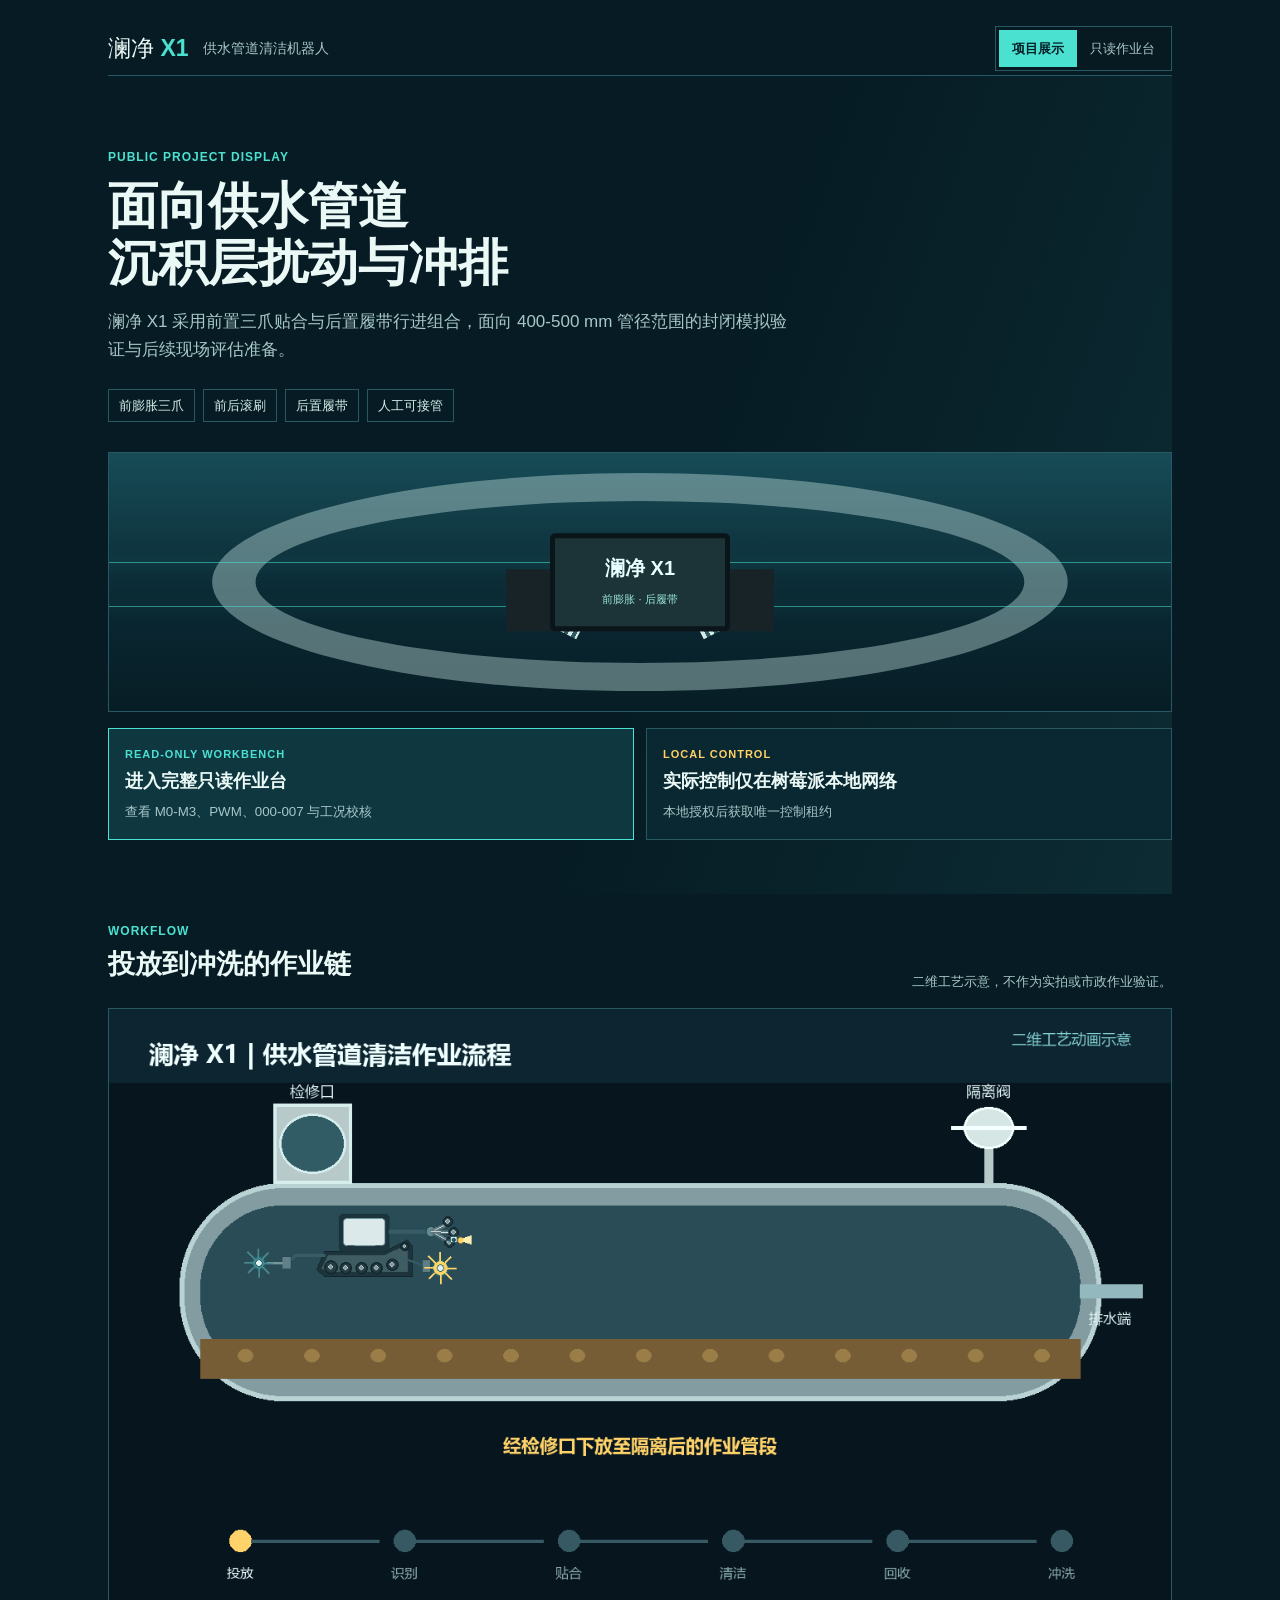
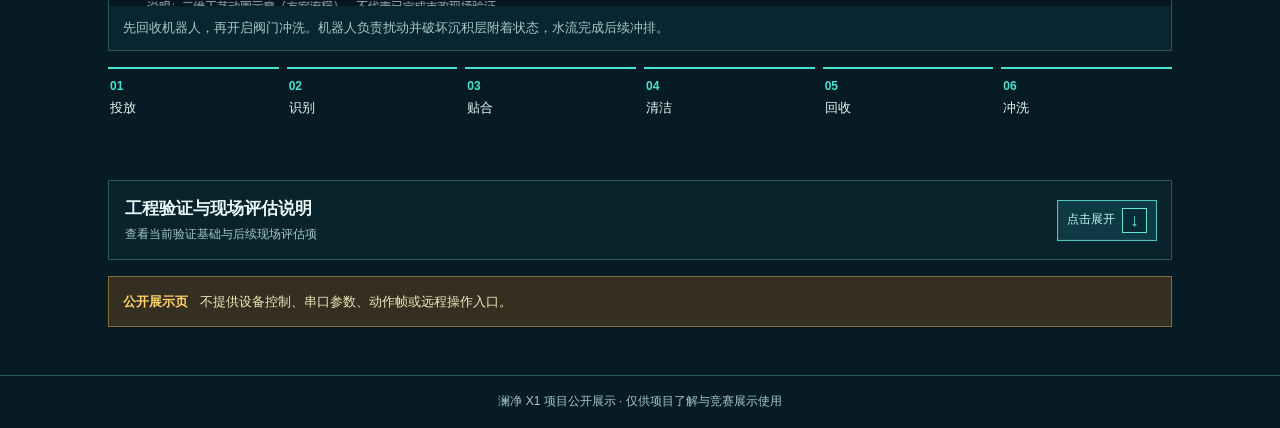
==== index.html @ 63c021b6 "改为紧凑悬浮返回入口" ====
<!doctype html>
<html lang="zh-CN">
<head>
  <meta charset="utf-8">
  <meta name="viewport" content="width=device-width, initial-scale=1, viewport-fit=cover">
  <meta name="description" content="澜净 X1 智能管网清洁机器人公开展示页">
  <meta name="theme-color" content="#07313b">
  <title>澜净 X1 | 管网清洁机器人</title>
  <link rel="stylesheet" href="styles.css">
</head>
<body>
  <main id="siteShell">
    <nav aria-label="站点导航"><a class="brand" href="#top">澜净 <strong>X1</strong></a><span>供水管道清洁机器人</span><div class="mode-switch" role="group" aria-label="页面模式"><button class="mode active" data-mode="showcase">项目展示</button><button class="mode" data-mode="console">只读作业台</button></div></nav>
    <section id="showcase" class="mode-view active">
    <header id="top" class="intro">
      <p class="eyebrow">PUBLIC PROJECT DISPLAY</p>
      <h1>面向供水管道<br>沉积层扰动与冲排</h1>
      <p class="lead">澜净 X1 采用前置三爪贴合与后置履带行进组合，面向 400-500 mm 管径范围的封闭模拟验证与后续现场评估准备。</p>
      <div class="tags"><span>前膨胀三爪</span><span>前后滚刷</span><span>后置履带</span><span>人工可接管</span></div>
      <div class="hero-stage" aria-label="管道机器人二维动态示意"><div class="pipe-ring"></div><div class="flow-line one"></div><div class="flow-line two"></div><div class="robot-mark"><b>澜净 X1</b><small>前膨胀 · 后履带</small></div><div class="brush left"></div><div class="brush right"></div></div>
      <div class="entry-grid"><button class="entry-card" data-open-console><span>READ-ONLY WORKBENCH</span><b>进入完整只读作业台</b><small>查看 M0-M3、PWM、000-007 与工况校核</small></button><div class="entry-card local"><span>LOCAL CONTROL</span><b>实际控制仅在树莓派本地网络</b><small>本地授权后获取唯一控制租约</small></div></div>
    </header>
    <section id="process" class="process-section">
      <div class="section-head"><div><p class="eyebrow">WORKFLOW</p><h2>投放到冲洗的作业链</h2></div><p>二维工艺示意，不作为实拍或市政作业验证。</p></div>
      <figure class="animation"><img src="assets/lanjing-x1-process.gif" alt="澜净 X1 投放、识别、贴合、清洁、回收、冲洗的二维流程动画"><figcaption>先回收机器人，再开启阀门冲洗。机器人负责扰动并破坏沉积层附着状态，水流完成后续冲排。</figcaption></figure>
      <ol class="steps"><li><b>01</b><span>投放</span></li><li><b>02</b><span>识别</span></li><li><b>03</b><span>贴合</span></li><li><b>04</b><span>清洁</span></li><li><b>05</b><span>回收</span></li><li><b>06</b><span>冲洗</span></li></ol>
    </section>
    <details class="boundary"><summary><span><b>工程验证与现场评估说明</b><small>查看当前验证基础与后续现场评估项</small></span><i class="boundary-action" aria-hidden="true"><em class="expand-label">点击展开</em><em class="collapse-label">点击收起</em><strong class="arrow">↓</strong></i></summary><div class="boundary-grid"><article><p class="eyebrow">CURRENT BASIS</p><h2>当前项目基础</h2><ul><li>450 mm 样管已有机器人通行与演示记录。</li><li>现有链路支持云端辅助建议与人工动作组接管。</li><li>二维覆盖分析与流程动画用于竞赛表达。</li></ul></article><article><p class="eyebrow">NEXT GATE</p><h2>现场评估要点</h2><ul><li>阀门隔离、残余压力、排水与应急回收条件。</li><li>水密、漏水、低压、过流、卡滞的实测记录。</li><li>真实摄像头、串口回读和市政准入条件。</li></ul></article></div></details>
    <section class="notice"><b>公开展示页</b><span>不提供设备控制、串口参数、动作帧或远程操作入口。</span></section>
    </section>
    <section id="console" class="mode-view console-preview" aria-label="只读作业台预览">
      <header class="console-head"><div><p class="eyebrow">READ-ONLY WORKBENCH</p><h1>澜净 X1 作业台</h1><p>完整界面参考。按钮可查看和展开，不会下发设备命令。</p></div></header>
      <div class="console-frame"><iframe id="consoleFrame" title="澜净 X1 只读作业台" src="console/"></iframe></div>
      <section class="local-guide"><b>本地控制模式</b><span>现场连接树莓派热点或同一局域网后，通过本地控制台登录；认证成功的一个设备获得控制租约，其他设备保持观察。公网不提供控制入口。</span></section>
      <button class="back-button" data-open-showcase aria-label="返回项目展示" title="返回项目展示">←</button>
    </section>
  </main>
  <footer>澜净 X1 项目公开展示 · 仅供项目了解与竞赛展示使用</footer>
  <script src="site.js"></script>
</body>
</html>
---- styles.css ----
:root{--ink:#eaf8f6;--muted:#a8c7c8;--deep:#061b23;--card:#0d3039;--line:#285861;--aqua:#4be1d1;--lime:#b9ed77;--amber:#ffd166}*{box-sizing:border-box}html{scroll-behavior:smooth}body{margin:0;background:#061b23;color:var(--ink);font:16px/1.65 "Microsoft YaHei",Arial,sans-serif}main{max-width:1120px;margin:auto;padding:22px 28px 48px}nav{min-height:54px;display:flex;align-items:center;gap:14px;border-bottom:1px solid var(--line)}.brand{font-size:23px;color:var(--ink);text-decoration:none}.brand strong{color:var(--aqua)}nav>span{color:var(--muted);font-size:14px}.nav-link{margin-left:auto;color:var(--aqua);text-decoration:none;font-size:14px}.intro{padding:72px 0 54px;background:linear-gradient(110deg,transparent 52%,rgba(36,103,109,.22));}.eyebrow{margin:0;color:var(--aqua);font-size:12px;font-weight:700;letter-spacing:1px}h1{font-size:50px;line-height:1.14;letter-spacing:0;margin:10px 0 16px}h2{font-size:27px;line-height:1.3;margin:5px 0 10px}.lead{max-width:690px;color:var(--muted);margin:0;font-size:17px}.tags{display:flex;flex-wrap:wrap;gap:8px;margin-top:25px}.tags span{border:1px solid var(--line);padding:5px 10px;color:#d5f0eb;font-size:13px}.process-section{padding:28px 0 6px}.section-head{display:flex;justify-content:space-between;gap:24px;align-items:end;margin-bottom:16px}.section-head>p{max-width:320px;margin:0;color:var(--muted);font-size:13px;text-align:right}.animation{margin:0;border:1px solid var(--line);background:#092630}.animation img{display:block;width:100%;height:auto}.animation figcaption{padding:11px 14px;color:var(--muted);font-size:13px}.steps{display:grid;grid-template-columns:repeat(6,1fr);gap:8px;padding:0;margin:16px 0 32px;list-style:none}.steps li{border-top:2px solid var(--aqua);padding:8px 2px;color:var(--muted);font-size:13px}.steps b{display:block;color:var(--aqua);font-size:12px}.steps span{color:var(--ink)}.boundary{display:grid;grid-template-columns:1fr 1fr;gap:16px}.boundary article{padding:22px;background:var(--card);border:1px solid var(--line)}.boundary .pending{background:#322f23;border-color:#796a38}.boundary ul{margin:12px 0 0;padding-left:20px;color:#d3e8e6}.boundary li{margin:8px 0}.notice{display:flex;gap:12px;align-items:center;margin-top:16px;padding:14px;border:1px solid #806c36;background:#342f20;color:#f4e7ba;font-size:13px}.notice b{white-space:nowrap;color:var(--amber)}footer{border-top:1px solid var(--line);padding:16px 28px;color:var(--muted);font-size:12px;text-align:center}@media(max-width:700px){main{padding:16px 16px 32px}nav{gap:8px}nav>span{font-size:12px}.nav-link{font-size:12px}h1{font-size:35px}.intro{padding:45px 0 34px}.lead{font-size:15px}.section-head{display:block}.section-head>p{text-align:left;margin-top:8px}.steps{grid-template-columns:repeat(3,1fr)}.boundary{grid-template-columns:1fr}.notice{align-items:flex-start;flex-direction:column;gap:2px}footer{padding:14px 16px}}
.hero-stage{height:260px;position:relative;overflow:hidden;margin-top:30px;border:1px solid var(--line);background:linear-gradient(180deg,#174c57,#0a2832 58%,#071d25);isolation:isolate}.pipe-ring{position:absolute;inset:20px 24%;border:28px solid rgba(194,225,221,.42);border-radius:50%;transform:scale(1.55,1)}.flow-line{position:absolute;left:-10%;right:-10%;height:1px;background:var(--aqua);opacity:.55;box-shadow:0 0 14px var(--aqua);animation:flow 3.2s linear infinite}.flow-line.one{top:42%}.flow-line.two{top:59%;animation-delay:1.4s}.robot-mark{position:absolute;left:50%;top:50%;transform:translate(-50%,-50%);z-index:2;min-width:180px;padding:14px 20px;border:5px solid #0a1519;border-radius:5px;background:#1c3437;text-align:center;box-shadow:-62px 18px 0 -18px #172326,62px 18px 0 -18px #172326}.robot-mark b{display:block;color:#e7ffff;font-size:20px}.robot-mark small{color:#9ae5dc;font-size:11px}.brush{position:absolute;top:61%;width:58px;height:16px;background:repeating-linear-gradient(90deg,#d5e9e6 0 4px,#2f5a62 4px 8px);animation:spin 1.1s linear infinite}.brush.left{left:calc(50% - 115px);transform:rotate(27deg)}.brush.right{right:calc(50% - 115px);transform:rotate(-27deg);animation-direction:reverse}.entry-grid{display:grid;grid-template-columns:1fr 1fr;gap:12px;margin-top:16px}.entry-card{display:grid;gap:4px;padding:16px;border:1px solid var(--aqua);background:#0e3740;color:var(--ink);text-decoration:none}.entry-card span{color:var(--aqua);font-size:11px;font-weight:700;letter-spacing:1px}.entry-card b{font-size:18px}.entry-card small{color:var(--muted)}.entry-card.local{border-color:var(--line);background:#0a2831}.entry-card.local span{color:var(--amber)}@keyframes flow{from{transform:translateX(-18%)}to{transform:translateX(18%)}}@keyframes spin{to{filter:hue-rotate(90deg)}}@media(max-width:700px){.hero-stage{height:210px}.pipe-ring{inset:24px 10%;border-width:21px;transform:scale(1.4,1)}.entry-grid{grid-template-columns:1fr}.robot-mark{min-width:160px}.brush.left{left:calc(50% - 100px)}.brush.right{right:calc(50% - 100px)}}
.mode-switch{display:flex;margin-left:auto;border:1px solid var(--line);padding:3px;background:#071a21}.mode{border:0;background:transparent;color:var(--muted);padding:8px 13px;cursor:pointer;font:inherit;font-size:13px}.mode.active{background:var(--aqua);color:#062027;font-weight:700}.mode-view{display:none}.mode-view.active{display:block}.entry-card{appearance:none;text-align:left;font:inherit;cursor:pointer}.boundary{display:block;margin-top:16px;border:1px solid var(--line);background:#08232c}.boundary summary{cursor:pointer;padding:14px 16px;color:var(--muted);font-size:14px}.boundary[open] summary{border-bottom:1px solid var(--line);color:var(--aqua)}.boundary-grid{display:grid;grid-template-columns:1fr 1fr;gap:1px;background:var(--line)}.boundary-grid article{padding:20px;background:var(--card)}.console-preview{margin:0 -28px -48px;padding:26px 28px 48px;background:#e7eff0;color:#102a30}.console-head{display:flex;justify-content:space-between;align-items:end;gap:18px;max-width:1120px;margin:0 auto 16px}.console-head .eyebrow{color:#167278}.console-head h1{color:#102a30}.console-head p:not(.eyebrow){margin:0;color:#526c70}.back-button{border:1px solid #39757a;background:white;color:#16454b;padding:10px 14px;cursor:pointer;font:inherit}.console-frame{max-width:1120px;margin:auto;border:1px solid #9bb8bb;background:white;box-shadow:0 14px 36px rgba(5,35,43,.18)}.console-frame iframe{display:block;width:100%;height:880px;border:0;background:#06171f}.local-guide{max-width:1120px;margin:16px auto 0;padding:14px 16px;border:1px solid #9bb8bb;background:#f8fbfb;color:#375a5f;font-size:13px}.local-guide b{display:block;color:#16454b;margin-bottom:3px}

/* 双入口像同一块仪表的正反面：展示为深色观察面，作业台为浅色查看面。 */
#siteShell[data-mode="console"]{max-width:none;padding:0;background:#e7eff0}#siteShell[data-mode="console"] nav{background:#f7fbfb;border-bottom-color:#9bb8bb;margin:0;padding:0 max(28px,calc((100% - 1440px)/2));color:#173a40}#siteShell[data-mode="console"] nav .brand{color:#173a40}#siteShell[data-mode="console"] nav>span{color:#597277}#siteShell[data-mode="console"] .mode-switch{background:#fff;border-color:#9bb8bb}#siteShell[data-mode="console"] .mode{color:#597277}#siteShell[data-mode="console"] .mode.active{background:#173a40;color:#f1ffff}
#siteShell[data-mode="console"] .console-frame,#siteShell[data-mode="console"] .local-guide{width:100%;max-width:none}.boundary[open] .boundary-action strong{transform:rotate(180deg)}
.boundary summary{list-style:none;display:flex;align-items:center;justify-content:space-between;gap:24px;padding:0;min-height:76px}.boundary summary::-webkit-details-marker{display:none}.boundary summary>span{display:grid;gap:2px;padding:14px 16px}.boundary summary b{color:var(--ink);font-size:17px}.boundary summary small{color:var(--muted);font-size:12px}.boundary-action{display:flex;align-items:center;gap:12px;align-self:stretch;min-width:156px;justify-content:center;margin:8px 10px 8px 0;padding:0 14px;border:1px solid #4bc5bd;background:#103a43;color:#bff9f2;font-style:normal;box-shadow:inset 0 0 0 1px rgba(255,255,255,.05)}.boundary-action em{font-style:normal;font-size:12px;white-space:nowrap}.boundary-action .collapse-label{display:none}.boundary-action strong{display:grid;place-items:center;width:28px;height:28px;border:1px solid #6ae6da;background:#082c35;color:#6ae6da;font-size:20px;font-weight:700;line-height:1}.boundary[open] .boundary-action{background:#174b55;border-color:#6ae6da;color:#ecfffc}.boundary[open] .expand-label{display:none}.boundary[open] .collapse-label{display:block}.boundary[open] .boundary-action strong{background:#e5fffb;color:#0d3a43;border-color:#e5fffb}
@media(max-width:700px){.mode-switch{margin-left:0}.mode{padding:7px 9px;font-size:12px}.boundary-grid{grid-template-columns:1fr}.boundary summary{min-height:70px}.boundary summary b{font-size:15px}.boundary summary small{font-size:11px}.boundary-action{padding:0 12px}.boundary-action em{display:none}.console-preview{margin:0;padding:18px 16px 32px}.console-head{align-items:start;flex-direction:column}.console-frame iframe{height:820px}.back-button{width:100%}#siteShell[data-mode="console"] nav{margin:0;padding:8px 16px;flex-wrap:wrap}}

/* 评估说明的展开控件采用贴合文字的紧凑尺寸。 */
.boundary-action{align-self:auto;min-width:0;margin:0 14px 0 0;padding:7px 9px;gap:7px}.boundary-action strong{width:25px;height:25px;font-size:18px}.boundary summary{gap:14px}

/* 只读台返回入口固定为低干扰的悬浮图标。 */
.console-preview .back-button{position:fixed;right:22px;bottom:22px;z-index:20;display:grid;place-items:center;width:44px;height:44px;padding:0;border:1px solid #5a9da0;background:#123f49;color:#ebfffc;border-radius:6px;box-shadow:0 8px 20px rgba(5,35,43,.28);font-size:24px;line-height:1;transition:transform .18s ease,background .18s ease}.console-preview .back-button:hover,.console-preview .back-button:focus-visible{transform:translateY(-2px);background:#19606a;outline:2px solid #9bf7ef;outline-offset:2px}.console-preview .back-button::after{content:'返回项目展示';position:absolute;right:0;bottom:54px;width:max-content;padding:5px 8px;background:#08272f;color:#eafff9;font-size:12px;line-height:1.4;opacity:0;pointer-events:none;transform:translateY(4px);transition:opacity .18s ease,transform .18s ease}.console-preview .back-button:hover::after,.console-preview .back-button:focus-visible::after{opacity:1;transform:translateY(0)}
@media(max-width:700px){.console-preview .back-button{right:14px;bottom:14px;width:42px;height:42px}.console-preview .back-button::after{display:none}}
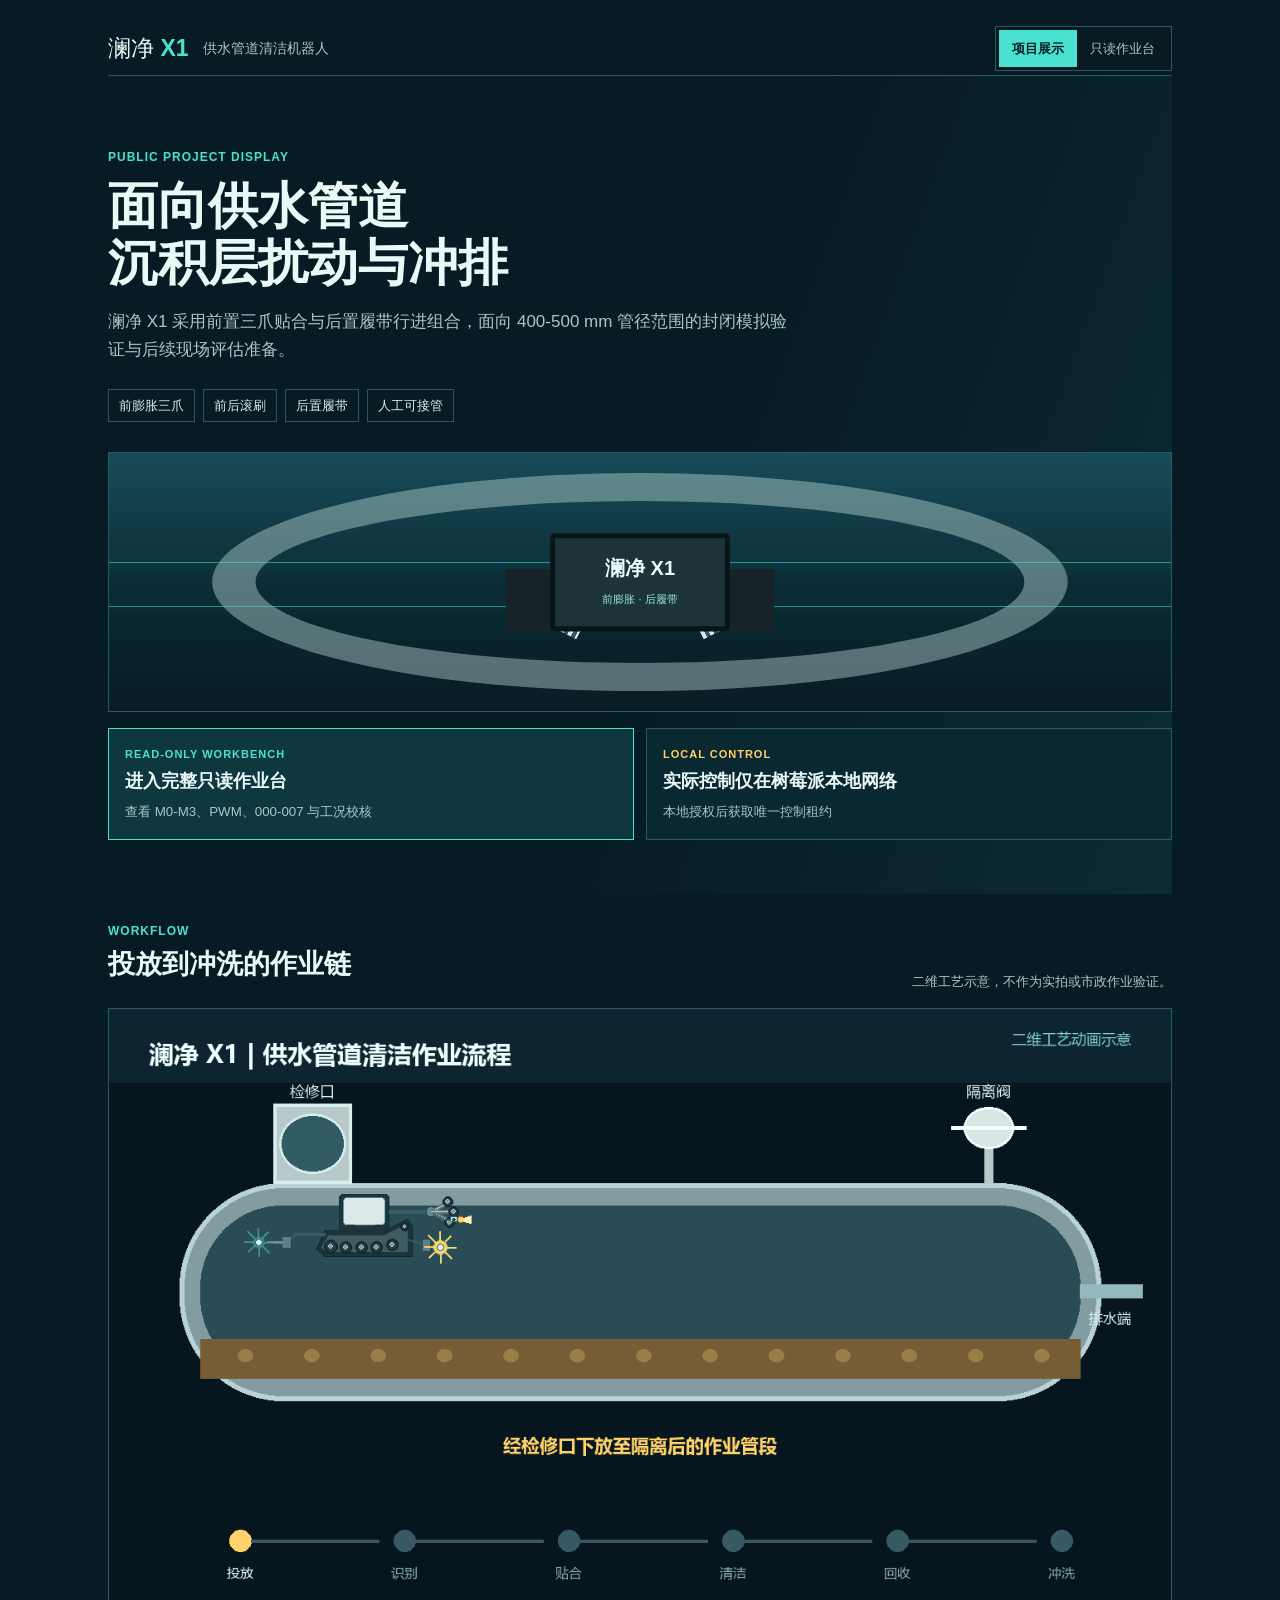
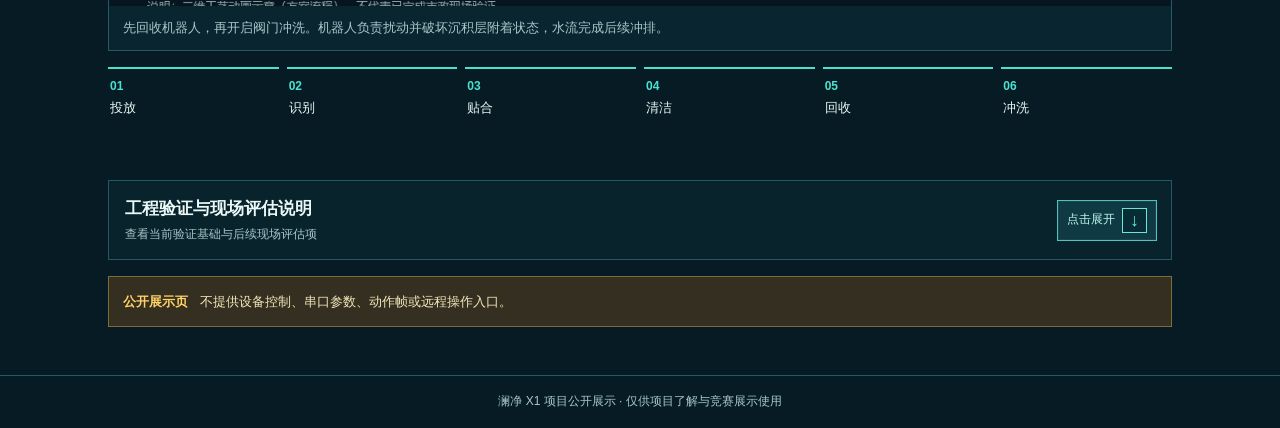
==== commit 5290376c: "精简只读作业台并加入悬浮目录" ====
--- a/index.html
+++ b/index.html
@@ -29,10 +29,13 @@
     <section class="notice"><b>公开展示页</b><span>不提供设备控制、串口参数、动作帧或远程操作入口。</span></section>
     </section>
     <section id="console" class="mode-view console-preview" aria-label="只读作业台预览">
-      <header class="console-head"><div><p class="eyebrow">READ-ONLY WORKBENCH</p><h1>澜净 X1 作业台</h1><p>完整界面参考。按钮可查看和展开，不会下发设备命令。</p></div></header>
       <div class="console-frame"><iframe id="consoleFrame" title="澜净 X1 只读作业台" src="console/"></iframe></div>
-      <section class="local-guide"><b>本地控制模式</b><span>现场连接树莓派热点或同一局域网后，通过本地控制台登录；认证成功的一个设备获得控制租约，其他设备保持观察。公网不提供控制入口。</span></section>
-      <button class="back-button" data-open-showcase aria-label="返回项目展示" title="返回项目展示">←</button>
+      <aside class="console-float-nav" aria-label="只读作业台目录">
+        <button data-console-view="mission" title="任务演示"><b>01</b><span>任务</span></button>
+        <button data-console-view="boundary" title="工况校核"><b>02</b><span>校核</span></button>
+        <button data-console-view="integration" title="接入准备"><b>03</b><span>接入</span></button>
+        <button data-console-top title="回到作业台顶部"><b>↑</b><span>顶部</span></button>
+      </aside>
     </section>
   </main>
   <footer>澜净 X1 项目公开展示 · 仅供项目了解与竞赛展示使用</footer>
--- a/styles.css
+++ b/styles.css
@@ -14,3 +14,6 @@
 /* 只读台返回入口固定为低干扰的悬浮图标。 */
 .console-preview .back-button{position:fixed;right:22px;bottom:22px;z-index:20;display:grid;place-items:center;width:44px;height:44px;padding:0;border:1px solid #5a9da0;background:#123f49;color:#ebfffc;border-radius:6px;box-shadow:0 8px 20px rgba(5,35,43,.28);font-size:24px;line-height:1;transition:transform .18s ease,background .18s ease}.console-preview .back-button:hover,.console-preview .back-button:focus-visible{transform:translateY(-2px);background:#19606a;outline:2px solid #9bf7ef;outline-offset:2px}.console-preview .back-button::after{content:'返回项目展示';position:absolute;right:0;bottom:54px;width:max-content;padding:5px 8px;background:#08272f;color:#eafff9;font-size:12px;line-height:1.4;opacity:0;pointer-events:none;transform:translateY(4px);transition:opacity .18s ease,transform .18s ease}.console-preview .back-button:hover::after,.console-preview .back-button:focus-visible::after{opacity:1;transform:translateY(0)}
 @media(max-width:700px){.console-preview .back-button{right:14px;bottom:14px;width:42px;height:42px}.console-preview .back-button::after{display:none}}
+
+/* 只读台去除外层标题，目录压缩为左侧低干扰浮窗。 */
+#siteShell[data-mode="console"] .console-preview{margin:0;padding:0;background:#06171f}.console-preview .console-frame{border:0;box-shadow:none}.console-preview .console-frame iframe{height:calc(100vh - 54px);min-height:720px}.console-float-nav{position:fixed;left:16px;bottom:18px;z-index:30;display:grid;width:68px;overflow:hidden;border:1px solid #3d7f84;background:#082d35;box-shadow:0 10px 24px rgba(0,0,0,.28)}.console-float-nav button{display:grid;place-items:center;gap:1px;min-height:49px;padding:5px 3px;border:0;border-bottom:1px solid #2e666b;background:transparent;color:#d9f7f4;cursor:pointer;font:inherit}.console-float-nav button:last-child{border-bottom:0;background:#104650}.console-float-nav button:hover,.console-float-nav button:focus-visible{background:#1b6870;color:#fff;outline:0}.console-float-nav b{font-size:11px;color:#63e2d8;line-height:1}.console-float-nav span{font-size:11px;line-height:1.15}.console-float-nav button:last-child b{font-size:18px;color:#fff}@media(max-width:700px){#siteShell[data-mode="console"] .console-preview .console-frame iframe{height:calc(100vh - 70px);min-height:640px}.console-float-nav{left:10px;bottom:12px;width:56px}.console-float-nav button{min-height:43px}.console-float-nav span{font-size:10px}}
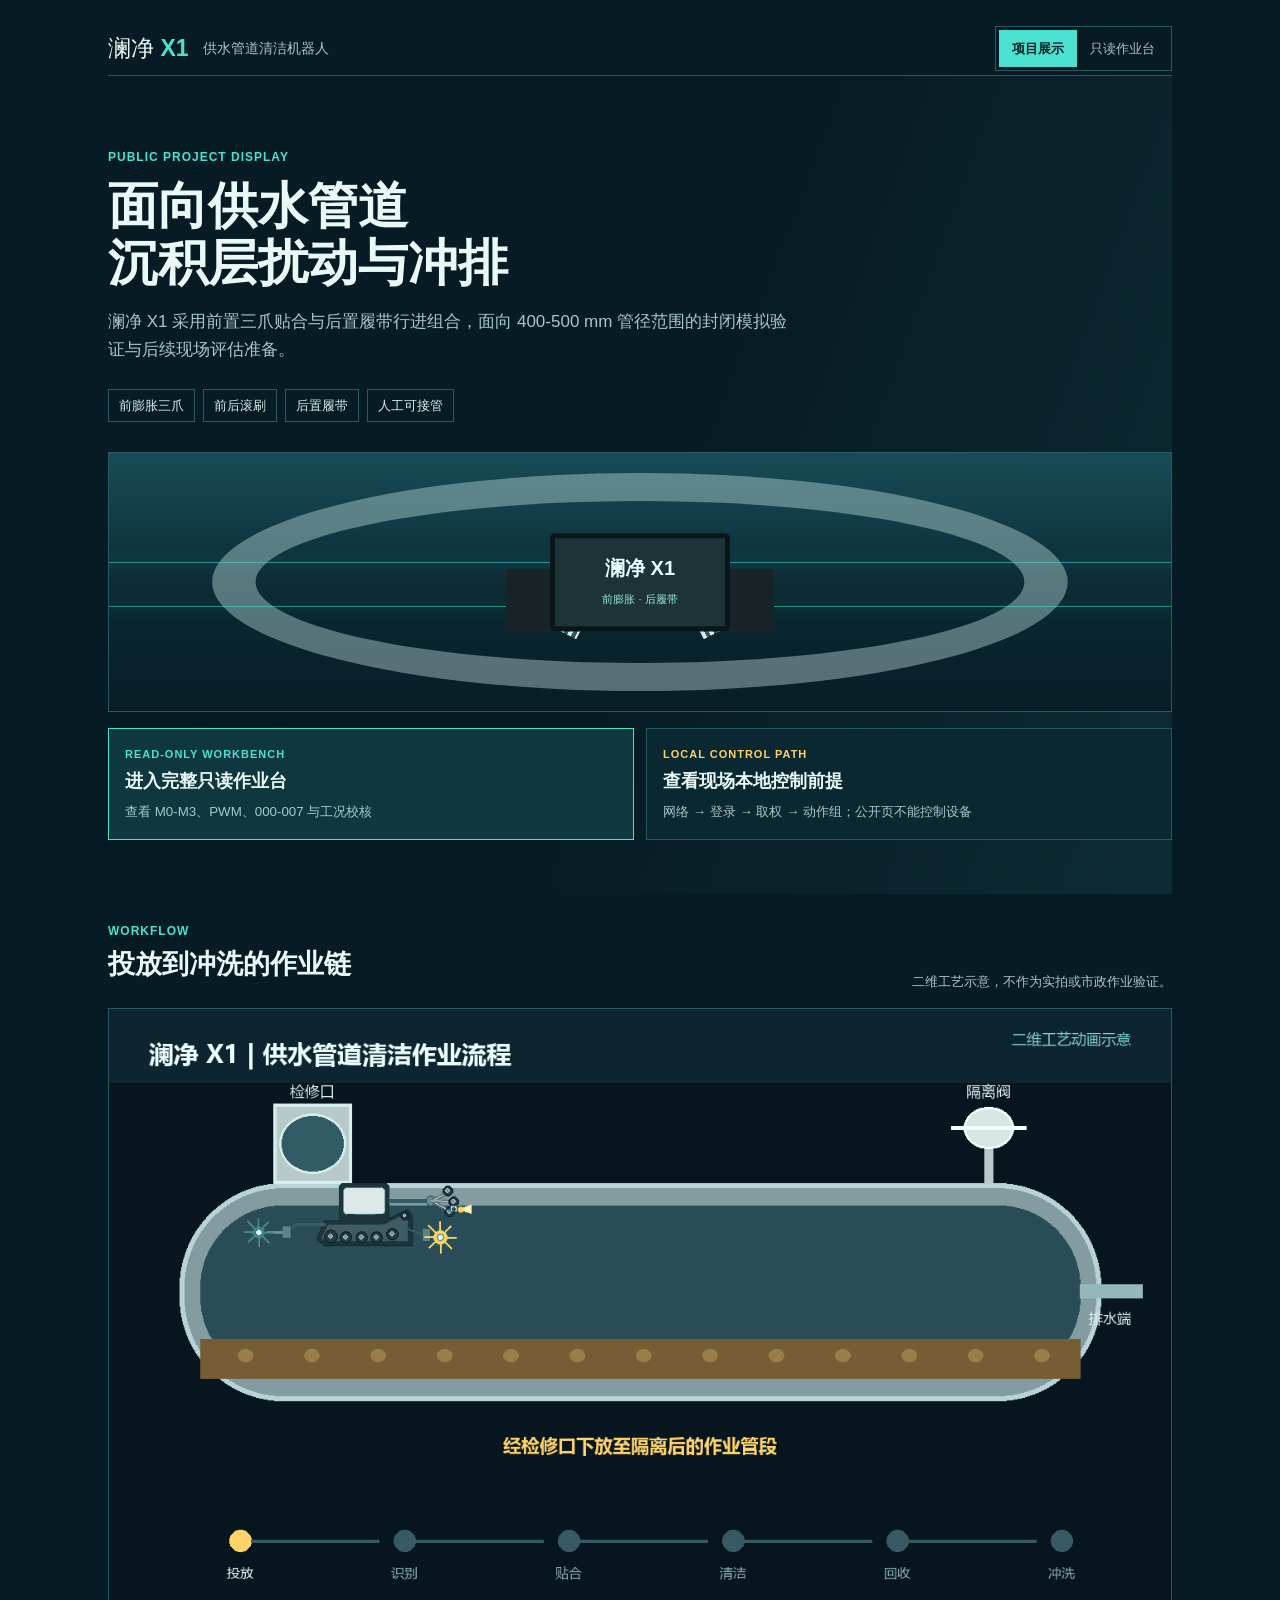
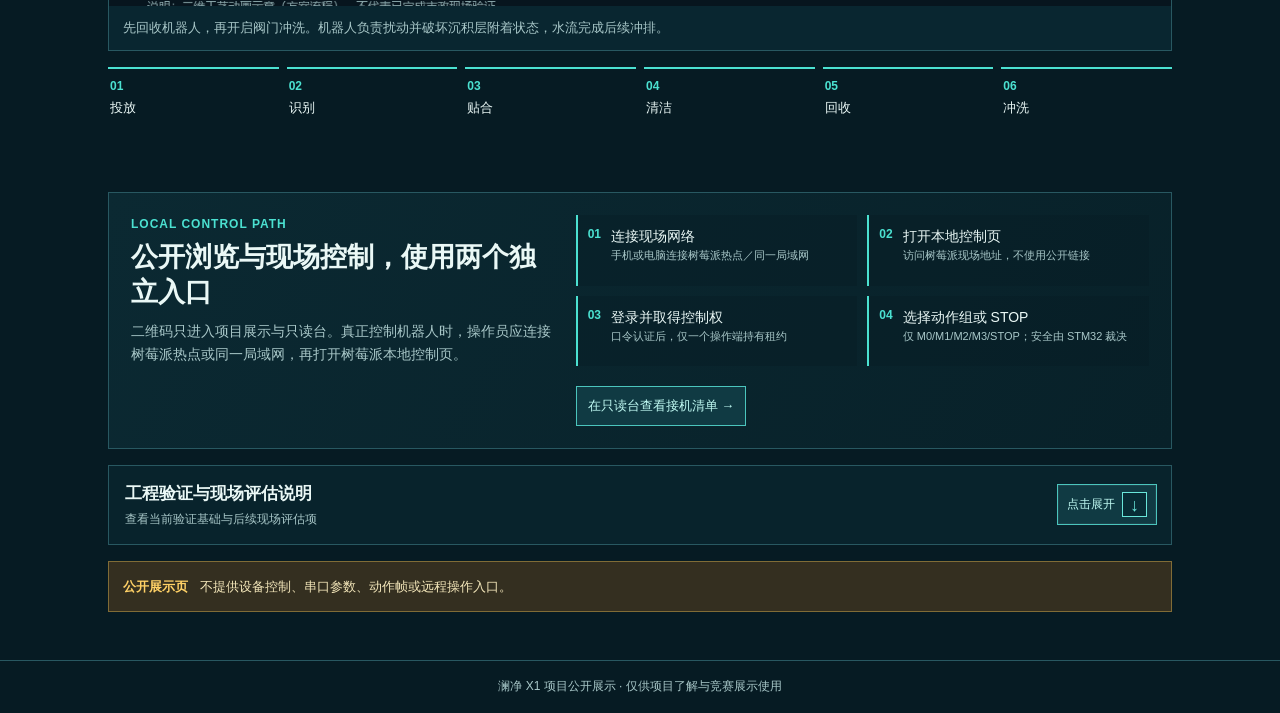
==== commit 2e052c92: "完善公开站本地控制路径说明" ====
--- a/index.html
+++ b/index.html
@@ -18,12 +18,17 @@
       <p class="lead">澜净 X1 采用前置三爪贴合与后置履带行进组合，面向 400-500 mm 管径范围的封闭模拟验证与后续现场评估准备。</p>
       <div class="tags"><span>前膨胀三爪</span><span>前后滚刷</span><span>后置履带</span><span>人工可接管</span></div>
       <div class="hero-stage" aria-label="管道机器人二维动态示意"><div class="pipe-ring"></div><div class="flow-line one"></div><div class="flow-line two"></div><div class="robot-mark"><b>澜净 X1</b><small>前膨胀 · 后履带</small></div><div class="brush left"></div><div class="brush right"></div></div>
-      <div class="entry-grid"><button class="entry-card" data-open-console><span>READ-ONLY WORKBENCH</span><b>进入完整只读作业台</b><small>查看 M0-M3、PWM、000-007 与工况校核</small></button><div class="entry-card local"><span>LOCAL CONTROL</span><b>实际控制仅在树莓派本地网络</b><small>本地授权后获取唯一控制租约</small></div></div>
+      <div class="entry-grid"><button class="entry-card" data-open-console><span>READ-ONLY WORKBENCH</span><b>进入完整只读作业台</b><small>查看 M0-M3、PWM、000-007 与工况校核</small></button><button class="entry-card local" data-open-integration><span>LOCAL CONTROL PATH</span><b>查看现场本地控制前提</b><small>网络 → 登录 → 取权 → 动作组；公开页不能控制设备</small></button></div>
     </header>
     <section id="process" class="process-section">
       <div class="section-head"><div><p class="eyebrow">WORKFLOW</p><h2>投放到冲洗的作业链</h2></div><p>二维工艺示意，不作为实拍或市政作业验证。</p></div>
       <figure class="animation"><img src="assets/lanjing-x1-process.gif" alt="澜净 X1 投放、识别、贴合、清洁、回收、冲洗的二维流程动画"><figcaption>先回收机器人，再开启阀门冲洗。机器人负责扰动并破坏沉积层附着状态，水流完成后续冲排。</figcaption></figure>
       <ol class="steps"><li><b>01</b><span>投放</span></li><li><b>02</b><span>识别</span></li><li><b>03</b><span>贴合</span></li><li><b>04</b><span>清洁</span></li><li><b>05</b><span>回收</span></li><li><b>06</b><span>冲洗</span></li></ol>
+    </section>
+    <section class="local-path" aria-label="本地控制路径说明">
+      <div><p class="eyebrow">LOCAL CONTROL PATH</p><h2>公开浏览与现场控制，使用两个独立入口</h2><p>二维码只进入项目展示与只读台。真正控制机器人时，操作员应连接树莓派热点或同一局域网，再打开树莓派本地控制页。</p></div>
+      <ol><li><b>01</b><span>连接现场网络<small>手机或电脑连接树莓派热点／同一局域网</small></span></li><li><b>02</b><span>打开本地控制页<small>访问树莓派现场地址，不使用公开链接</small></span></li><li><b>03</b><span>登录并取得控制权<small>口令认证后，仅一个操作端持有租约</small></span></li><li><b>04</b><span>选择动作组或 STOP<small>仅 M0/M1/M2/M3/STOP；安全由 STM32 裁决</small></span></li></ol>
+      <button class="local-path-link" data-open-integration>在只读台查看接机清单 →</button>
     </section>
     <details class="boundary"><summary><span><b>工程验证与现场评估说明</b><small>查看当前验证基础与后续现场评估项</small></span><i class="boundary-action" aria-hidden="true"><em class="expand-label">点击展开</em><em class="collapse-label">点击收起</em><strong class="arrow">↓</strong></i></summary><div class="boundary-grid"><article><p class="eyebrow">CURRENT BASIS</p><h2>当前项目基础</h2><ul><li>450 mm 样管已有机器人通行与演示记录。</li><li>现有链路支持云端辅助建议与人工动作组接管。</li><li>二维覆盖分析与流程动画用于竞赛表达。</li></ul></article><article><p class="eyebrow">NEXT GATE</p><h2>现场评估要点</h2><ul><li>阀门隔离、残余压力、排水与应急回收条件。</li><li>水密、漏水、低压、过流、卡滞的实测记录。</li><li>真实摄像头、串口回读和市政准入条件。</li></ul></article></div></details>
     <section class="notice"><b>公开展示页</b><span>不提供设备控制、串口参数、动作帧或远程操作入口。</span></section>
--- a/styles.css
+++ b/styles.css
@@ -17,3 +17,4 @@
 
 /* 只读台去除外层标题，目录压缩为左侧低干扰浮窗。 */
 #siteShell[data-mode="console"] .console-preview{margin:0;padding:0;background:#06171f}.console-preview .console-frame{border:0;box-shadow:none}.console-preview .console-frame iframe{height:calc(100vh - 54px);min-height:720px}.console-float-nav{position:fixed;left:16px;bottom:18px;z-index:30;display:grid;width:68px;overflow:hidden;border:1px solid #3d7f84;background:#082d35;box-shadow:0 10px 24px rgba(0,0,0,.28)}.console-float-nav button{display:grid;place-items:center;gap:1px;min-height:49px;padding:5px 3px;border:0;border-bottom:1px solid #2e666b;background:transparent;color:#d9f7f4;cursor:pointer;font:inherit}.console-float-nav button:last-child{border-bottom:0;background:#104650}.console-float-nav button:hover,.console-float-nav button:focus-visible{background:#1b6870;color:#fff;outline:0}.console-float-nav b{font-size:11px;color:#63e2d8;line-height:1}.console-float-nav span{font-size:11px;line-height:1.15}.console-float-nav button:last-child b{font-size:18px;color:#fff}@media(max-width:700px){#siteShell[data-mode="console"] .console-preview .console-frame iframe{height:calc(100vh - 70px);min-height:640px}.console-float-nav{left:10px;bottom:12px;width:56px}.console-float-nav button{min-height:43px}.console-float-nav span{font-size:10px}}
+.local-path{display:grid;grid-template-columns:1fr 1.35fr;gap:20px;margin:28px 0 14px;padding:22px;border:1px solid var(--line);background:linear-gradient(120deg,#0b2932,#082129)}.local-path h2{max-width:430px}.local-path>div>p:not(.eyebrow){margin:0;color:var(--muted);font-size:14px}.local-path ol{display:grid;grid-template-columns:1fr 1fr;gap:10px;list-style:none;margin:0;padding:0}.local-path li{display:flex;gap:10px;padding:10px;border-left:2px solid var(--aqua);background:rgba(6,27,35,.38)}.local-path li>b{color:var(--aqua);font-size:12px}.local-path li span{font-size:14px}.local-path li small{display:block;color:var(--muted);font-size:11px;line-height:1.45}.local-path-link{grid-column:2;justify-self:start;padding:8px 11px;border:1px solid #4bc5bd;background:#103a43;color:#bff9f2;font:inherit;font-size:13px;cursor:pointer}.local-path-link:hover,.local-path-link:focus-visible{background:#174b55;outline:2px solid #9bf7ef;outline-offset:2px}@media(max-width:700px){.local-path{grid-template-columns:1fr;padding:16px}.local-path ol{grid-template-columns:1fr}.local-path-link{grid-column:auto}}
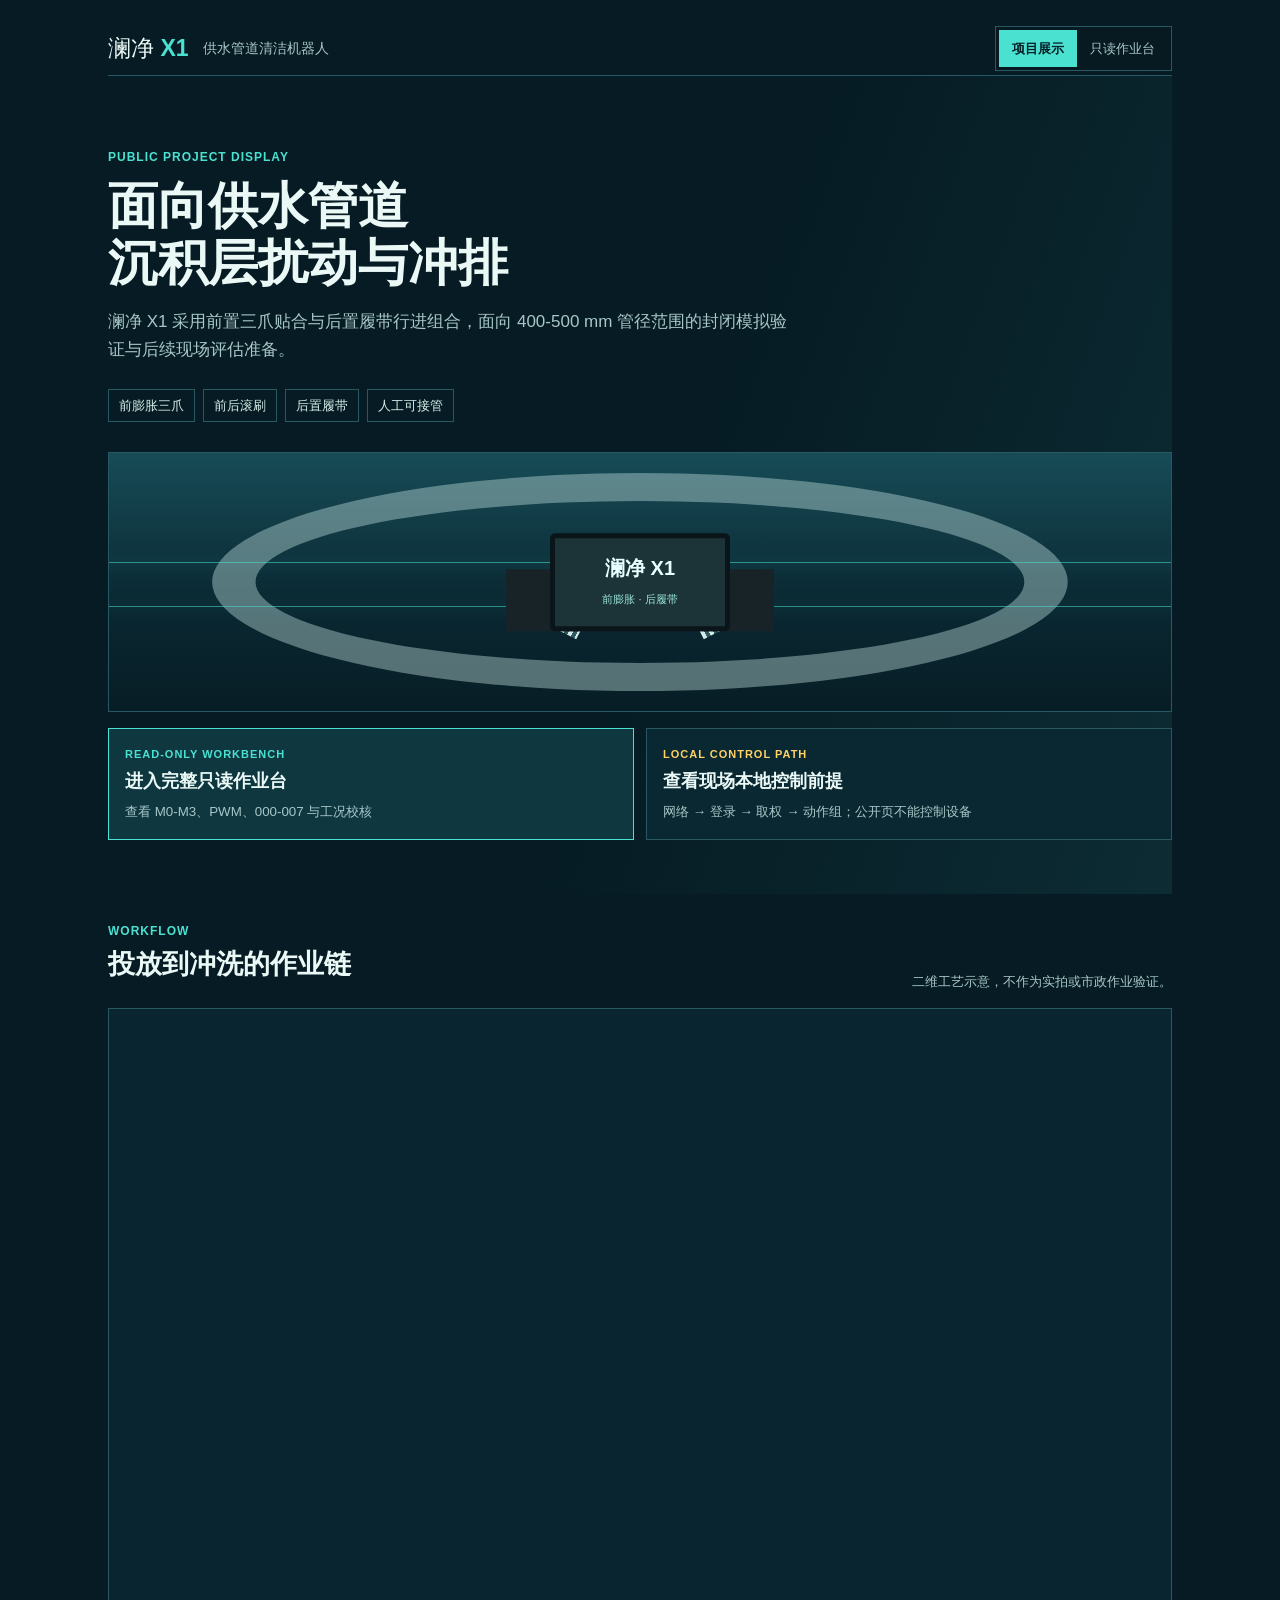
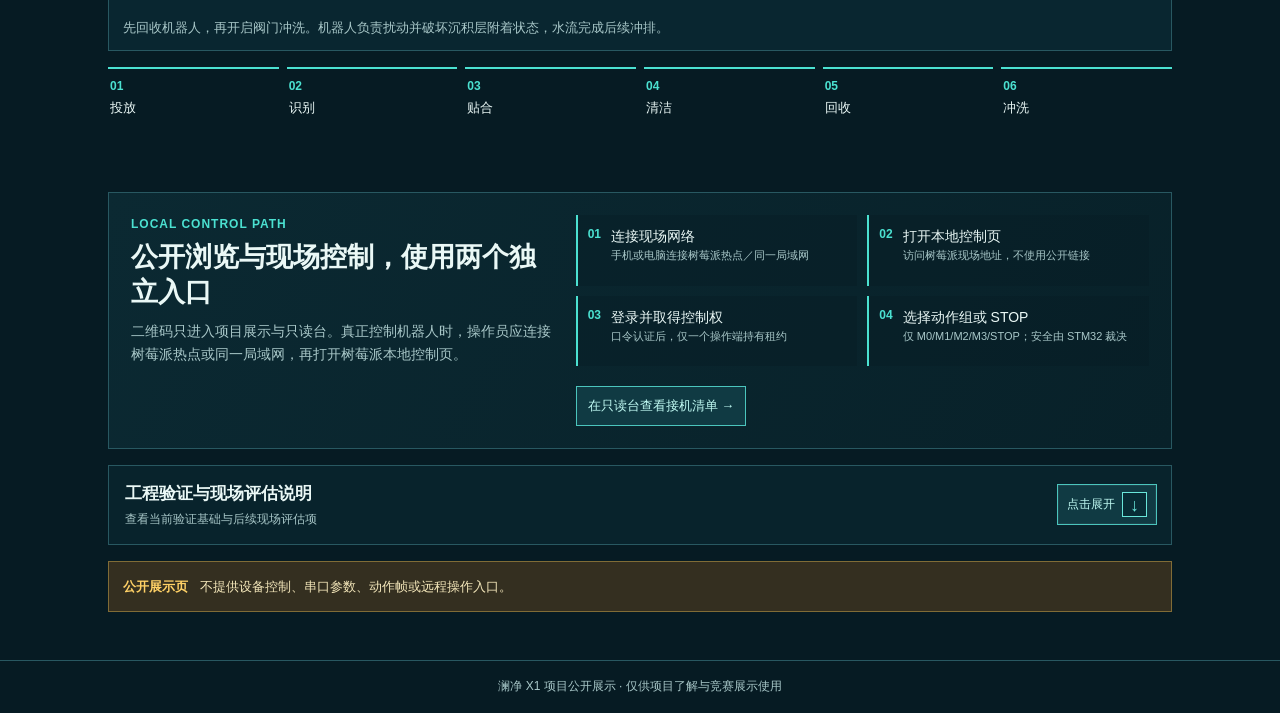
==== commit efe8b122: "替换市政作业流程动画视频" ====
--- a/index.html
+++ b/index.html
@@ -7,6 +7,7 @@
   <meta name="theme-color" content="#07313b">
   <title>澜净 X1 | 管网清洁机器人</title>
   <link rel="stylesheet" href="styles.css">
+  <link rel="stylesheet" href="video.css">
 </head>
 <body>
   <main id="siteShell">
@@ -22,7 +23,7 @@
     </header>
     <section id="process" class="process-section">
       <div class="section-head"><div><p class="eyebrow">WORKFLOW</p><h2>投放到冲洗的作业链</h2></div><p>二维工艺示意，不作为实拍或市政作业验证。</p></div>
-      <figure class="animation"><img src="assets/lanjing-x1-process.gif" alt="澜净 X1 投放、识别、贴合、清洁、回收、冲洗的二维流程动画"><figcaption>先回收机器人，再开启阀门冲洗。机器人负责扰动并破坏沉积层附着状态，水流完成后续冲排。</figcaption></figure>
+      <figure class="animation"><video autoplay muted loop playsinline preload="metadata" aria-label="澜净 X1 投放、识别、贴合、清洁、回收、冲洗的二维流程动画"><source src="assets/lanjing-x1-process-v2.mp4" type="video/mp4">当前浏览器不支持播放该项目动画视频。</video><figcaption>先回收机器人，再开启阀门冲洗。机器人负责扰动并破坏沉积层附着状态，水流完成后续冲排。</figcaption></figure>
       <ol class="steps"><li><b>01</b><span>投放</span></li><li><b>02</b><span>识别</span></li><li><b>03</b><span>贴合</span></li><li><b>04</b><span>清洁</span></li><li><b>05</b><span>回收</span></li><li><b>06</b><span>冲洗</span></li></ol>
     </section>
     <section class="local-path" aria-label="本地控制路径说明">
--- a/video.css
+++ b/video.css
@@ -0,0 +1,7 @@
+.animation video {
+  display: block;
+  width: 100%;
+  height: auto;
+  aspect-ratio: 16 / 9;
+  background: #092630;
+}
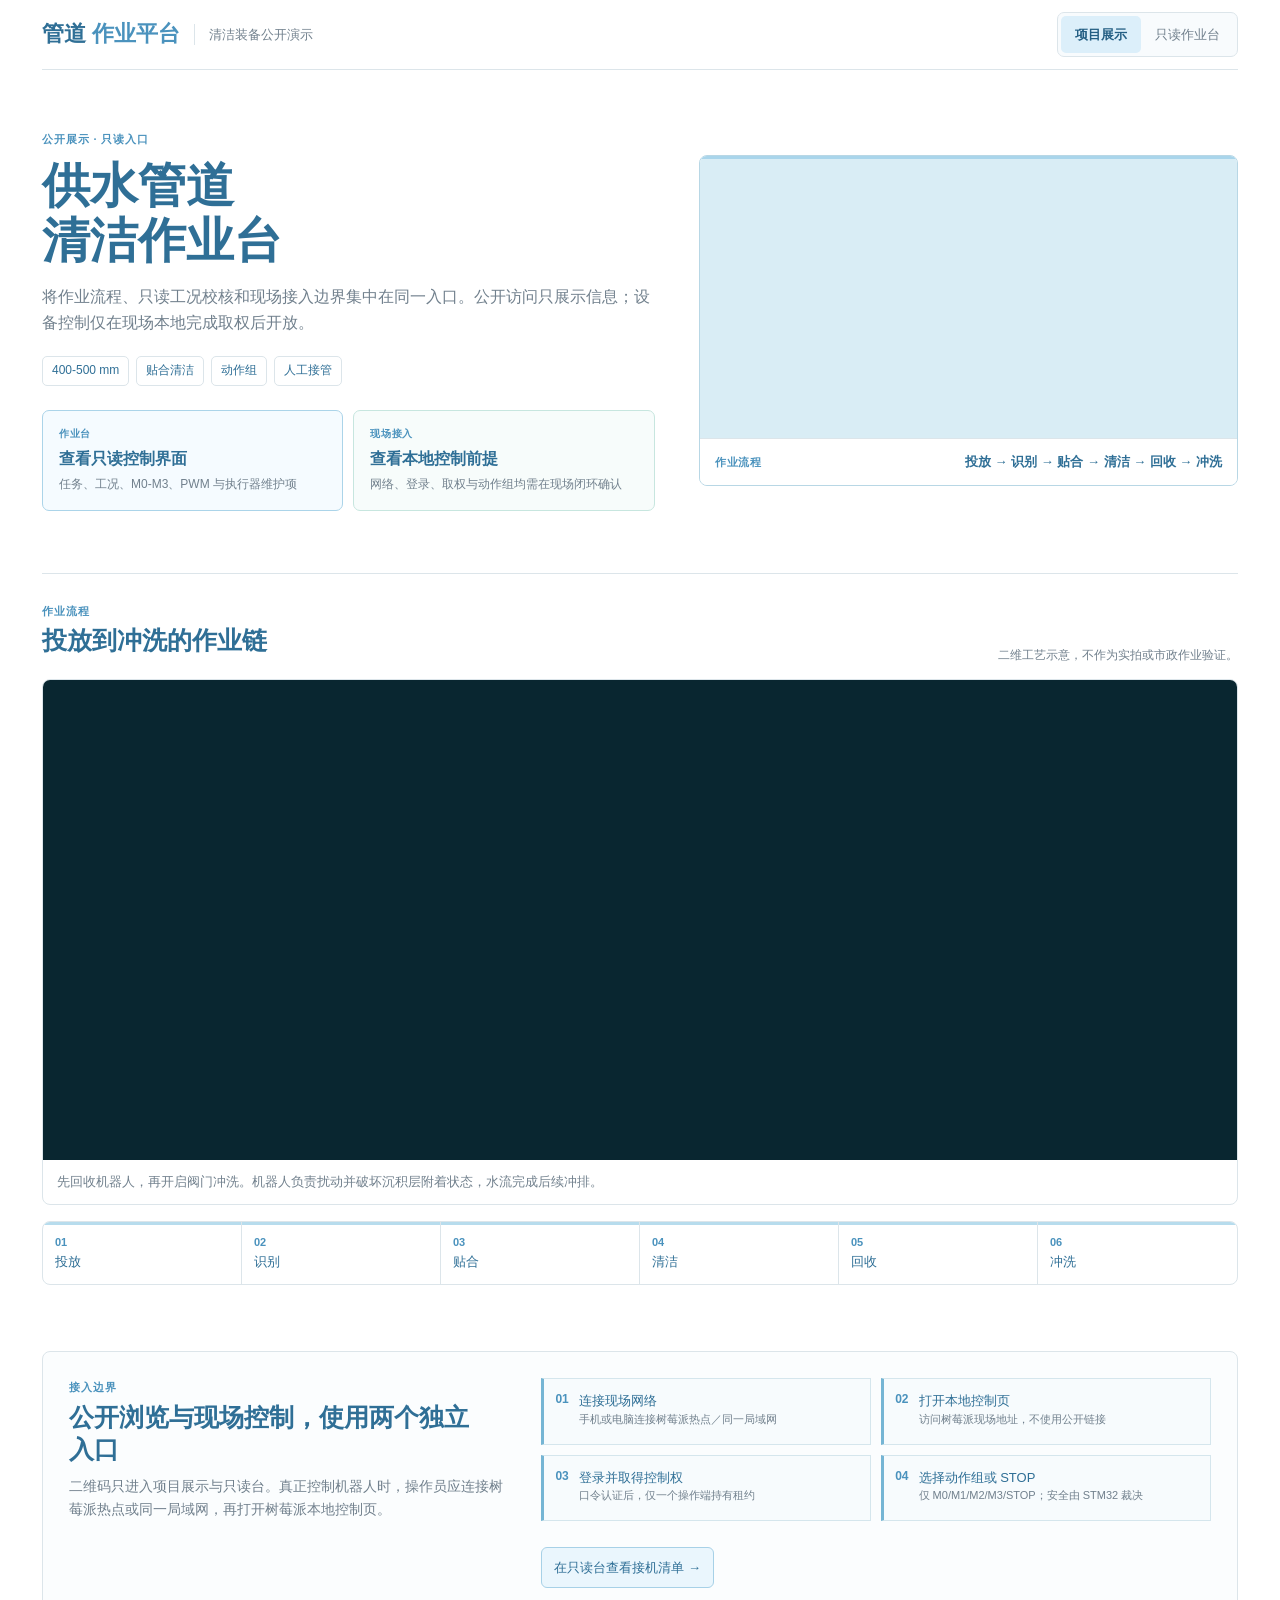
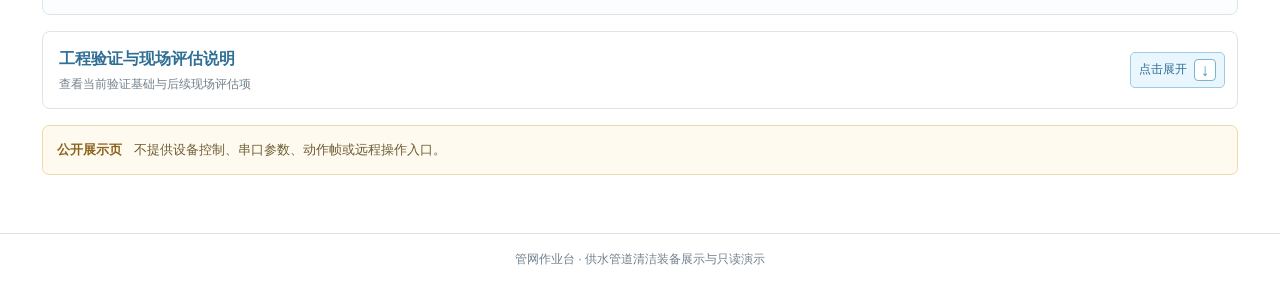
==== commit 74249e12: "更新中性白底作业平台视觉" ====
--- a/index.html
+++ b/index.html
@@ -3,31 +3,36 @@
 <head>
   <meta charset="utf-8">
   <meta name="viewport" content="width=device-width, initial-scale=1, viewport-fit=cover">
-  <meta name="description" content="澜净 X1 智能管网清洁机器人公开展示页">
-  <meta name="theme-color" content="#07313b">
-  <title>澜净 X1 | 管网清洁机器人</title>
+  <meta name="description" content="供水管道清洁装备公开展示页">
+  <meta name="theme-color" content="#ffffff">
+  <title>管道作业平台 | 清洁装备公开演示</title>
   <link rel="stylesheet" href="styles.css">
+  <link rel="stylesheet" href="tone.css">
   <link rel="stylesheet" href="video.css">
 </head>
 <body>
   <main id="siteShell">
-    <nav aria-label="站点导航"><a class="brand" href="#top">澜净 <strong>X1</strong></a><span>供水管道清洁机器人</span><div class="mode-switch" role="group" aria-label="页面模式"><button class="mode active" data-mode="showcase">项目展示</button><button class="mode" data-mode="console">只读作业台</button></div></nav>
+    <nav aria-label="站点导航"><a class="brand" href="#top">管道 <strong>作业平台</strong></a><span>清洁装备公开演示</span><div class="mode-switch" role="group" aria-label="页面模式"><button class="mode active" data-mode="showcase">项目展示</button><button class="mode" data-mode="console">只读作业台</button></div></nav>
     <section id="showcase" class="mode-view active">
     <header id="top" class="intro">
-      <p class="eyebrow">PUBLIC PROJECT DISPLAY</p>
-      <h1>面向供水管道<br>沉积层扰动与冲排</h1>
-      <p class="lead">澜净 X1 采用前置三爪贴合与后置履带行进组合，面向 400-500 mm 管径范围的封闭模拟验证与后续现场评估准备。</p>
-      <div class="tags"><span>前膨胀三爪</span><span>前后滚刷</span><span>后置履带</span><span>人工可接管</span></div>
-      <div class="hero-stage" aria-label="管道机器人二维动态示意"><div class="pipe-ring"></div><div class="flow-line one"></div><div class="flow-line two"></div><div class="robot-mark"><b>澜净 X1</b><small>前膨胀 · 后履带</small></div><div class="brush left"></div><div class="brush right"></div></div>
-      <div class="entry-grid"><button class="entry-card" data-open-console><span>READ-ONLY WORKBENCH</span><b>进入完整只读作业台</b><small>查看 M0-M3、PWM、000-007 与工况校核</small></button><button class="entry-card local" data-open-integration><span>LOCAL CONTROL PATH</span><b>查看现场本地控制前提</b><small>网络 → 登录 → 取权 → 动作组；公开页不能控制设备</small></button></div>
+      <div class="intro-grid">
+        <div class="intro-copy">
+          <p class="eyebrow">公开展示 · 只读入口</p>
+          <h1>供水管道<br>清洁作业台</h1>
+          <p class="lead">将作业流程、只读工况校核和现场接入边界集中在同一入口。公开访问只展示信息；设备控制仅在现场本地完成取权后开放。</p>
+          <div class="tags"><span>400-500 mm</span><span>贴合清洁</span><span>动作组</span><span>人工接管</span></div>
+          <div class="entry-grid"><button class="entry-card" data-open-console><span>作业台</span><b>查看只读控制界面</b><small>任务、工况、M0-M3、PWM 与执行器维护项</small></button><button class="entry-card local" data-open-integration><span>现场接入</span><b>查看本地控制前提</b><small>网络、登录、取权与动作组均需在现场闭环确认</small></button></div>
+        </div>
+        <figure class="hero-video" aria-label="管道清洁作业流程二维示意"><video autoplay muted loop playsinline preload="metadata" aria-label="投放、识别、贴合、清洁、回收、冲洗的二维作业流程动画"><source src="assets/lanjing-x1-process-v2.mp4" type="video/mp4">当前浏览器不支持播放该动画视频。</video><figcaption><span>作业流程</span><b>投放 → 识别 → 贴合 → 清洁 → 回收 → 冲洗</b></figcaption></figure>
+      </div>
     </header>
     <section id="process" class="process-section">
-      <div class="section-head"><div><p class="eyebrow">WORKFLOW</p><h2>投放到冲洗的作业链</h2></div><p>二维工艺示意，不作为实拍或市政作业验证。</p></div>
-      <figure class="animation"><video autoplay muted loop playsinline preload="metadata" aria-label="澜净 X1 投放、识别、贴合、清洁、回收、冲洗的二维流程动画"><source src="assets/lanjing-x1-process-v2.mp4" type="video/mp4">当前浏览器不支持播放该项目动画视频。</video><figcaption>先回收机器人，再开启阀门冲洗。机器人负责扰动并破坏沉积层附着状态，水流完成后续冲排。</figcaption></figure>
+      <div class="section-head"><div><p class="eyebrow">作业流程</p><h2>投放到冲洗的作业链</h2></div><p>二维工艺示意，不作为实拍或市政作业验证。</p></div>
+      <figure class="animation"><video autoplay muted loop playsinline preload="metadata" aria-label="投放、识别、贴合、清洁、回收、冲洗的二维流程动画"><source src="assets/lanjing-x1-process-v2.mp4" type="video/mp4">当前浏览器不支持播放该动画视频。</video><figcaption>先回收机器人，再开启阀门冲洗。机器人负责扰动并破坏沉积层附着状态，水流完成后续冲排。</figcaption></figure>
       <ol class="steps"><li><b>01</b><span>投放</span></li><li><b>02</b><span>识别</span></li><li><b>03</b><span>贴合</span></li><li><b>04</b><span>清洁</span></li><li><b>05</b><span>回收</span></li><li><b>06</b><span>冲洗</span></li></ol>
     </section>
     <section class="local-path" aria-label="本地控制路径说明">
-      <div><p class="eyebrow">LOCAL CONTROL PATH</p><h2>公开浏览与现场控制，使用两个独立入口</h2><p>二维码只进入项目展示与只读台。真正控制机器人时，操作员应连接树莓派热点或同一局域网，再打开树莓派本地控制页。</p></div>
+      <div><p class="eyebrow">接入边界</p><h2>公开浏览与现场控制，使用两个独立入口</h2><p>二维码只进入项目展示与只读台。真正控制机器人时，操作员应连接树莓派热点或同一局域网，再打开树莓派本地控制页。</p></div>
       <ol><li><b>01</b><span>连接现场网络<small>手机或电脑连接树莓派热点／同一局域网</small></span></li><li><b>02</b><span>打开本地控制页<small>访问树莓派现场地址，不使用公开链接</small></span></li><li><b>03</b><span>登录并取得控制权<small>口令认证后，仅一个操作端持有租约</small></span></li><li><b>04</b><span>选择动作组或 STOP<small>仅 M0/M1/M2/M3/STOP；安全由 STM32 裁决</small></span></li></ol>
       <button class="local-path-link" data-open-integration>在只读台查看接机清单 →</button>
     </section>
@@ -35,16 +40,17 @@
     <section class="notice"><b>公开展示页</b><span>不提供设备控制、串口参数、动作帧或远程操作入口。</span></section>
     </section>
     <section id="console" class="mode-view console-preview" aria-label="只读作业台预览">
-      <div class="console-frame"><iframe id="consoleFrame" title="澜净 X1 只读作业台" src="console/"></iframe></div>
+      <div class="console-frame"><iframe id="consoleFrame" title="管网作业台只读界面" src="console/"></iframe></div>
       <aside class="console-float-nav" aria-label="只读作业台目录">
         <button data-console-view="mission" title="任务演示"><b>01</b><span>任务</span></button>
         <button data-console-view="boundary" title="工况校核"><b>02</b><span>校核</span></button>
         <button data-console-view="integration" title="接入准备"><b>03</b><span>接入</span></button>
         <button data-console-top title="回到作业台顶部"><b>↑</b><span>顶部</span></button>
+        <button class="console-float-toggle" data-console-nav-toggle aria-expanded="true" title="收起目录"><span class="toggle-expanded">收起</span><span class="toggle-collapsed">目录</span></button>
       </aside>
     </section>
   </main>
-  <footer>澜净 X1 项目公开展示 · 仅供项目了解与竞赛展示使用</footer>
+  <footer>管网作业台 · 供水管道清洁装备展示与只读演示</footer>
   <script src="site.js"></script>
 </body>
 </html>
--- a/styles.css
+++ b/styles.css
@@ -1,20 +1 @@
-:root{--ink:#eaf8f6;--muted:#a8c7c8;--deep:#061b23;--card:#0d3039;--line:#285861;--aqua:#4be1d1;--lime:#b9ed77;--amber:#ffd166}*{box-sizing:border-box}html{scroll-behavior:smooth}body{margin:0;background:#061b23;color:var(--ink);font:16px/1.65 "Microsoft YaHei",Arial,sans-serif}main{max-width:1120px;margin:auto;padding:22px 28px 48px}nav{min-height:54px;display:flex;align-items:center;gap:14px;border-bottom:1px solid var(--line)}.brand{font-size:23px;color:var(--ink);text-decoration:none}.brand strong{color:var(--aqua)}nav>span{color:var(--muted);font-size:14px}.nav-link{margin-left:auto;color:var(--aqua);text-decoration:none;font-size:14px}.intro{padding:72px 0 54px;background:linear-gradient(110deg,transparent 52%,rgba(36,103,109,.22));}.eyebrow{margin:0;color:var(--aqua);font-size:12px;font-weight:700;letter-spacing:1px}h1{font-size:50px;line-height:1.14;letter-spacing:0;margin:10px 0 16px}h2{font-size:27px;line-height:1.3;margin:5px 0 10px}.lead{max-width:690px;color:var(--muted);margin:0;font-size:17px}.tags{display:flex;flex-wrap:wrap;gap:8px;margin-top:25px}.tags span{border:1px solid var(--line);padding:5px 10px;color:#d5f0eb;font-size:13px}.process-section{padding:28px 0 6px}.section-head{display:flex;justify-content:space-between;gap:24px;align-items:end;margin-bottom:16px}.section-head>p{max-width:320px;margin:0;color:var(--muted);font-size:13px;text-align:right}.animation{margin:0;border:1px solid var(--line);background:#092630}.animation img{display:block;width:100%;height:auto}.animation figcaption{padding:11px 14px;color:var(--muted);font-size:13px}.steps{display:grid;grid-template-columns:repeat(6,1fr);gap:8px;padding:0;margin:16px 0 32px;list-style:none}.steps li{border-top:2px solid var(--aqua);padding:8px 2px;color:var(--muted);font-size:13px}.steps b{display:block;color:var(--aqua);font-size:12px}.steps span{color:var(--ink)}.boundary{display:grid;grid-template-columns:1fr 1fr;gap:16px}.boundary article{padding:22px;background:var(--card);border:1px solid var(--line)}.boundary .pending{background:#322f23;border-color:#796a38}.boundary ul{margin:12px 0 0;padding-left:20px;color:#d3e8e6}.boundary li{margin:8px 0}.notice{display:flex;gap:12px;align-items:center;margin-top:16px;padding:14px;border:1px solid #806c36;background:#342f20;color:#f4e7ba;font-size:13px}.notice b{white-space:nowrap;color:var(--amber)}footer{border-top:1px solid var(--line);padding:16px 28px;color:var(--muted);font-size:12px;text-align:center}@media(max-width:700px){main{padding:16px 16px 32px}nav{gap:8px}nav>span{font-size:12px}.nav-link{font-size:12px}h1{font-size:35px}.intro{padding:45px 0 34px}.lead{font-size:15px}.section-head{display:block}.section-head>p{text-align:left;margin-top:8px}.steps{grid-template-columns:repeat(3,1fr)}.boundary{grid-template-columns:1fr}.notice{align-items:flex-start;flex-direction:column;gap:2px}footer{padding:14px 16px}}
-.hero-stage{height:260px;position:relative;overflow:hidden;margin-top:30px;border:1px solid var(--line);background:linear-gradient(180deg,#174c57,#0a2832 58%,#071d25);isolation:isolate}.pipe-ring{position:absolute;inset:20px 24%;border:28px solid rgba(194,225,221,.42);border-radius:50%;transform:scale(1.55,1)}.flow-line{position:absolute;left:-10%;right:-10%;height:1px;background:var(--aqua);opacity:.55;box-shadow:0 0 14px var(--aqua);animation:flow 3.2s linear infinite}.flow-line.one{top:42%}.flow-line.two{top:59%;animation-delay:1.4s}.robot-mark{position:absolute;left:50%;top:50%;transform:translate(-50%,-50%);z-index:2;min-width:180px;padding:14px 20px;border:5px solid #0a1519;border-radius:5px;background:#1c3437;text-align:center;box-shadow:-62px 18px 0 -18px #172326,62px 18px 0 -18px #172326}.robot-mark b{display:block;color:#e7ffff;font-size:20px}.robot-mark small{color:#9ae5dc;font-size:11px}.brush{position:absolute;top:61%;width:58px;height:16px;background:repeating-linear-gradient(90deg,#d5e9e6 0 4px,#2f5a62 4px 8px);animation:spin 1.1s linear infinite}.brush.left{left:calc(50% - 115px);transform:rotate(27deg)}.brush.right{right:calc(50% - 115px);transform:rotate(-27deg);animation-direction:reverse}.entry-grid{display:grid;grid-template-columns:1fr 1fr;gap:12px;margin-top:16px}.entry-card{display:grid;gap:4px;padding:16px;border:1px solid var(--aqua);background:#0e3740;color:var(--ink);text-decoration:none}.entry-card span{color:var(--aqua);font-size:11px;font-weight:700;letter-spacing:1px}.entry-card b{font-size:18px}.entry-card small{color:var(--muted)}.entry-card.local{border-color:var(--line);background:#0a2831}.entry-card.local span{color:var(--amber)}@keyframes flow{from{transform:translateX(-18%)}to{transform:translateX(18%)}}@keyframes spin{to{filter:hue-rotate(90deg)}}@media(max-width:700px){.hero-stage{height:210px}.pipe-ring{inset:24px 10%;border-width:21px;transform:scale(1.4,1)}.entry-grid{grid-template-columns:1fr}.robot-mark{min-width:160px}.brush.left{left:calc(50% - 100px)}.brush.right{right:calc(50% - 100px)}}
-.mode-switch{display:flex;margin-left:auto;border:1px solid var(--line);padding:3px;background:#071a21}.mode{border:0;background:transparent;color:var(--muted);padding:8px 13px;cursor:pointer;font:inherit;font-size:13px}.mode.active{background:var(--aqua);color:#062027;font-weight:700}.mode-view{display:none}.mode-view.active{display:block}.entry-card{appearance:none;text-align:left;font:inherit;cursor:pointer}.boundary{display:block;margin-top:16px;border:1px solid var(--line);background:#08232c}.boundary summary{cursor:pointer;padding:14px 16px;color:var(--muted);font-size:14px}.boundary[open] summary{border-bottom:1px solid var(--line);color:var(--aqua)}.boundary-grid{display:grid;grid-template-columns:1fr 1fr;gap:1px;background:var(--line)}.boundary-grid article{padding:20px;background:var(--card)}.console-preview{margin:0 -28px -48px;padding:26px 28px 48px;background:#e7eff0;color:#102a30}.console-head{display:flex;justify-content:space-between;align-items:end;gap:18px;max-width:1120px;margin:0 auto 16px}.console-head .eyebrow{color:#167278}.console-head h1{color:#102a30}.console-head p:not(.eyebrow){margin:0;color:#526c70}.back-button{border:1px solid #39757a;background:white;color:#16454b;padding:10px 14px;cursor:pointer;font:inherit}.console-frame{max-width:1120px;margin:auto;border:1px solid #9bb8bb;background:white;box-shadow:0 14px 36px rgba(5,35,43,.18)}.console-frame iframe{display:block;width:100%;height:880px;border:0;background:#06171f}.local-guide{max-width:1120px;margin:16px auto 0;padding:14px 16px;border:1px solid #9bb8bb;background:#f8fbfb;color:#375a5f;font-size:13px}.local-guide b{display:block;color:#16454b;margin-bottom:3px}
-
-/* 双入口像同一块仪表的正反面：展示为深色观察面，作业台为浅色查看面。 */
-#siteShell[data-mode="console"]{max-width:none;padding:0;background:#e7eff0}#siteShell[data-mode="console"] nav{background:#f7fbfb;border-bottom-color:#9bb8bb;margin:0;padding:0 max(28px,calc((100% - 1440px)/2));color:#173a40}#siteShell[data-mode="console"] nav .brand{color:#173a40}#siteShell[data-mode="console"] nav>span{color:#597277}#siteShell[data-mode="console"] .mode-switch{background:#fff;border-color:#9bb8bb}#siteShell[data-mode="console"] .mode{color:#597277}#siteShell[data-mode="console"] .mode.active{background:#173a40;color:#f1ffff}
-#siteShell[data-mode="console"] .console-frame,#siteShell[data-mode="console"] .local-guide{width:100%;max-width:none}.boundary[open] .boundary-action strong{transform:rotate(180deg)}
-.boundary summary{list-style:none;display:flex;align-items:center;justify-content:space-between;gap:24px;padding:0;min-height:76px}.boundary summary::-webkit-details-marker{display:none}.boundary summary>span{display:grid;gap:2px;padding:14px 16px}.boundary summary b{color:var(--ink);font-size:17px}.boundary summary small{color:var(--muted);font-size:12px}.boundary-action{display:flex;align-items:center;gap:12px;align-self:stretch;min-width:156px;justify-content:center;margin:8px 10px 8px 0;padding:0 14px;border:1px solid #4bc5bd;background:#103a43;color:#bff9f2;font-style:normal;box-shadow:inset 0 0 0 1px rgba(255,255,255,.05)}.boundary-action em{font-style:normal;font-size:12px;white-space:nowrap}.boundary-action .collapse-label{display:none}.boundary-action strong{display:grid;place-items:center;width:28px;height:28px;border:1px solid #6ae6da;background:#082c35;color:#6ae6da;font-size:20px;font-weight:700;line-height:1}.boundary[open] .boundary-action{background:#174b55;border-color:#6ae6da;color:#ecfffc}.boundary[open] .expand-label{display:none}.boundary[open] .collapse-label{display:block}.boundary[open] .boundary-action strong{background:#e5fffb;color:#0d3a43;border-color:#e5fffb}
-@media(max-width:700px){.mode-switch{margin-left:0}.mode{padding:7px 9px;font-size:12px}.boundary-grid{grid-template-columns:1fr}.boundary summary{min-height:70px}.boundary summary b{font-size:15px}.boundary summary small{font-size:11px}.boundary-action{padding:0 12px}.boundary-action em{display:none}.console-preview{margin:0;padding:18px 16px 32px}.console-head{align-items:start;flex-direction:column}.console-frame iframe{height:820px}.back-button{width:100%}#siteShell[data-mode="console"] nav{margin:0;padding:8px 16px;flex-wrap:wrap}}
-
-/* 评估说明的展开控件采用贴合文字的紧凑尺寸。 */
-.boundary-action{align-self:auto;min-width:0;margin:0 14px 0 0;padding:7px 9px;gap:7px}.boundary-action strong{width:25px;height:25px;font-size:18px}.boundary summary{gap:14px}
-
-/* 只读台返回入口固定为低干扰的悬浮图标。 */
-.console-preview .back-button{position:fixed;right:22px;bottom:22px;z-index:20;display:grid;place-items:center;width:44px;height:44px;padding:0;border:1px solid #5a9da0;background:#123f49;color:#ebfffc;border-radius:6px;box-shadow:0 8px 20px rgba(5,35,43,.28);font-size:24px;line-height:1;transition:transform .18s ease,background .18s ease}.console-preview .back-button:hover,.console-preview .back-button:focus-visible{transform:translateY(-2px);background:#19606a;outline:2px solid #9bf7ef;outline-offset:2px}.console-preview .back-button::after{content:'返回项目展示';position:absolute;right:0;bottom:54px;width:max-content;padding:5px 8px;background:#08272f;color:#eafff9;font-size:12px;line-height:1.4;opacity:0;pointer-events:none;transform:translateY(4px);transition:opacity .18s ease,transform .18s ease}.console-preview .back-button:hover::after,.console-preview .back-button:focus-visible::after{opacity:1;transform:translateY(0)}
-@media(max-width:700px){.console-preview .back-button{right:14px;bottom:14px;width:42px;height:42px}.console-preview .back-button::after{display:none}}
-
-/* 只读台去除外层标题，目录压缩为左侧低干扰浮窗。 */
-#siteShell[data-mode="console"] .console-preview{margin:0;padding:0;background:#06171f}.console-preview .console-frame{border:0;box-shadow:none}.console-preview .console-frame iframe{height:calc(100vh - 54px);min-height:720px}.console-float-nav{position:fixed;left:16px;bottom:18px;z-index:30;display:grid;width:68px;overflow:hidden;border:1px solid #3d7f84;background:#082d35;box-shadow:0 10px 24px rgba(0,0,0,.28)}.console-float-nav button{display:grid;place-items:center;gap:1px;min-height:49px;padding:5px 3px;border:0;border-bottom:1px solid #2e666b;background:transparent;color:#d9f7f4;cursor:pointer;font:inherit}.console-float-nav button:last-child{border-bottom:0;background:#104650}.console-float-nav button:hover,.console-float-nav button:focus-visible{background:#1b6870;color:#fff;outline:0}.console-float-nav b{font-size:11px;color:#63e2d8;line-height:1}.console-float-nav span{font-size:11px;line-height:1.15}.console-float-nav button:last-child b{font-size:18px;color:#fff}@media(max-width:700px){#siteShell[data-mode="console"] .console-preview .console-frame iframe{height:calc(100vh - 70px);min-height:640px}.console-float-nav{left:10px;bottom:12px;width:56px}.console-float-nav button{min-height:43px}.console-float-nav span{font-size:10px}}
-.local-path{display:grid;grid-template-columns:1fr 1.35fr;gap:20px;margin:28px 0 14px;padding:22px;border:1px solid var(--line);background:linear-gradient(120deg,#0b2932,#082129)}.local-path h2{max-width:430px}.local-path>div>p:not(.eyebrow){margin:0;color:var(--muted);font-size:14px}.local-path ol{display:grid;grid-template-columns:1fr 1fr;gap:10px;list-style:none;margin:0;padding:0}.local-path li{display:flex;gap:10px;padding:10px;border-left:2px solid var(--aqua);background:rgba(6,27,35,.38)}.local-path li>b{color:var(--aqua);font-size:12px}.local-path li span{font-size:14px}.local-path li small{display:block;color:var(--muted);font-size:11px;line-height:1.45}.local-path-link{grid-column:2;justify-self:start;padding:8px 11px;border:1px solid #4bc5bd;background:#103a43;color:#bff9f2;font:inherit;font-size:13px;cursor:pointer}.local-path-link:hover,.local-path-link:focus-visible{background:#174b55;outline:2px solid #9bf7ef;outline-offset:2px}@media(max-width:700px){.local-path{grid-template-columns:1fr;padding:16px}.local-path ol{grid-template-columns:1fr}.local-path-link{grid-column:auto}}
+:root{--paper:#f4f8fb;--white:#fff;--ink:#153044;--muted:#607989;--blue:#287dae;--blue-dark:#123f5d;--sky:#e9f5fa;--cyan:#e7f5f3;--line:#c8dce6;--amber:#8b641c}*{box-sizing:border-box}html{scroll-behavior:smooth}body{margin:0;background:var(--paper);color:var(--ink);font:15px/1.65 "Microsoft YaHei",Arial,sans-serif}main{max-width:1320px;margin:auto;padding:0 42px 58px}nav{position:sticky;top:0;z-index:20;min-height:70px;display:flex;align-items:center;gap:14px;border-bottom:1px solid var(--line);background:rgba(255,255,255,.94);backdrop-filter:blur(14px)}.brand{font-size:22px;font-weight:700;color:var(--blue-dark);text-decoration:none}.brand strong{color:var(--blue)}nav>span{padding-left:14px;border-left:1px solid var(--line);color:var(--muted);font-size:13px}.mode-switch{display:flex;margin-left:auto;border:1px solid var(--line);border-radius:7px;padding:3px;background:#f7fbfd}.mode{border:0;border-radius:5px;background:transparent;color:var(--muted);padding:8px 14px;cursor:pointer;font:inherit;font-size:13px}.mode:hover,.mode:focus-visible{background:var(--sky);color:var(--blue-dark);outline:2px solid #9ecae4;outline-offset:1px}.mode.active{background:var(--blue);color:#fff;font-weight:700}.mode-view{display:none}.mode-view.active{display:block}.intro{padding:38px 0 40px}.intro-grid{display:grid;grid-template-columns:minmax(0,1fr) minmax(420px,.88fr);gap:44px;align-items:center}.intro-copy{padding:22px 0}.eyebrow{margin:0;color:var(--blue);font-size:11px;font-weight:700;letter-spacing:.08em}h1{font-size:48px;line-height:1.15;letter-spacing:0;margin:10px 0 15px;color:var(--blue-dark)}h2{font-size:25px;line-height:1.3;margin:4px 0 9px;color:var(--blue-dark)}.lead{max-width:630px;margin:0;color:var(--muted);font-size:16px}.tags{display:flex;flex-wrap:wrap;gap:7px;margin-top:20px}.tags span{padding:4px 9px;border:1px solid var(--line);border-radius:5px;background:var(--white);color:var(--blue-dark);font-size:12px}.hero-video{position:relative;display:grid;grid-template-rows:1fr auto;min-height:330px;margin:0;overflow:hidden;border:1px solid #b8d7e5;border-radius:8px;background:#e8f5fa;box-shadow:0 14px 32px rgba(26,75,102,.11)}.hero-video:before{content:"";position:absolute;z-index:2;inset:0;border-top:3px solid #4e9cc4;pointer-events:none}.hero-video video{display:block;width:100%;height:100%;min-height:282px;object-fit:cover;background:#d9edf5}.hero-video figcaption{position:relative;z-index:3;display:flex;justify-content:space-between;gap:15px;align-items:center;padding:12px 15px;background:#fff;border-top:1px solid var(--line);color:var(--blue-dark);font-size:13px}.hero-video figcaption span{color:var(--blue);font-size:11px;font-weight:700;letter-spacing:.07em}.entry-grid{display:grid;grid-template-columns:1fr 1fr;gap:10px;margin-top:24px}.entry-card{display:grid;gap:3px;padding:15px 16px;border:1px solid #9fc5d9;border-radius:7px;background:var(--white);color:var(--ink);text-align:left;font:inherit;cursor:pointer;box-shadow:0 2px 7px rgba(36,83,108,.05)}.entry-card:hover,.entry-card:focus-visible{border-color:var(--blue);background:var(--sky);outline:2px solid #abd7ec;outline-offset:2px}.entry-card span{color:var(--blue);font-size:10px;font-weight:700;letter-spacing:.07em}.entry-card b{font-size:16px;color:var(--blue-dark)}.entry-card small{color:var(--muted);font-size:12px}.process-section{padding:28px 0 8px;border-top:1px solid var(--line)}.section-head{display:flex;justify-content:space-between;gap:24px;align-items:end;margin-bottom:14px}.section-head>p{max-width:350px;margin:0;color:var(--muted);font-size:12px;text-align:right}.animation{margin:0;border:1px solid var(--line);border-radius:8px;overflow:hidden;background:var(--white);box-shadow:0 5px 16px rgba(41,89,112,.06)}.animation video{display:block;width:100%;max-height:480px;object-fit:contain;background:#edf6fa}.animation figcaption{padding:11px 14px;color:var(--muted);font-size:13px}.steps{display:grid;grid-template-columns:repeat(6,1fr);gap:0;padding:0;margin:16px 0 30px;list-style:none;border:1px solid var(--line);border-radius:8px;overflow:hidden;background:var(--white)}.steps li{position:relative;padding:11px 12px 12px;border:0;border-right:1px solid var(--line);color:var(--muted);font-size:13px}.steps li:last-child{border-right:0}.steps li:before{content:"";position:absolute;top:0;left:0;right:0;height:3px;background:#8ebed7}.steps b{display:block;color:var(--blue);font-size:11px}.steps span{color:var(--blue-dark)}.local-path{display:grid;grid-template-columns:.9fr 1.35fr;gap:26px;margin:28px 0 14px;padding:26px;border:1px solid var(--line);border-radius:8px;background:var(--white)}.local-path h2{max-width:420px}.local-path>div>p:not(.eyebrow){margin:0;color:var(--muted);font-size:14px}.local-path ol{display:grid;grid-template-columns:1fr 1fr;gap:10px;list-style:none;margin:0;padding:0}.local-path li{display:flex;gap:10px;padding:11px;border:1px solid #d5e6ed;border-left:3px solid #75b5d4;background:#f5fbfe}.local-path li>b{color:var(--blue);font-size:12px}.local-path li span{font-size:13px;color:var(--blue-dark)}.local-path li small{display:block;color:var(--muted);font-size:11px;line-height:1.45}.local-path-link{grid-column:2;justify-self:start;padding:9px 12px;border:1px solid var(--blue);border-radius:6px;background:var(--white);color:var(--blue-dark);font:inherit;font-size:13px;cursor:pointer}.local-path-link:hover,.local-path-link:focus-visible{background:var(--sky);outline:2px solid #abd7ec;outline-offset:2px}.boundary{display:block;margin-top:16px;border:1px solid var(--line);border-radius:8px;background:var(--white)}.boundary summary{list-style:none;display:flex;align-items:center;justify-content:space-between;gap:14px;cursor:pointer;min-height:74px}.boundary summary::-webkit-details-marker{display:none}.boundary summary>span{display:grid;gap:2px;padding:14px 16px}.boundary summary b{color:var(--blue-dark);font-size:16px}.boundary summary small{color:var(--muted);font-size:12px}.boundary-action{display:flex;align-items:center;gap:7px;margin-right:12px;padding:6px 8px;border:1px solid #9ecae4;border-radius:5px;background:var(--sky);color:var(--blue-dark);font-style:normal}.boundary-action em{font-style:normal;font-size:12px;white-space:nowrap}.boundary-action .collapse-label{display:none}.boundary-action strong{display:grid;place-items:center;width:22px;height:22px;border:1px solid #79b4d2;border-radius:4px;background:#fff;color:var(--blue);font-size:17px;line-height:1}.boundary[open] summary{border-bottom:1px solid var(--line)}.boundary[open] .boundary-action{background:var(--cyan)}.boundary[open] .expand-label{display:none}.boundary[open] .collapse-label{display:block}.boundary[open] .boundary-action strong{transform:rotate(180deg)}.boundary-grid{display:grid;grid-template-columns:1fr 1fr;gap:1px;background:var(--line)}.boundary-grid article{padding:20px;background:#fbfdfe}.boundary-grid ul{margin:12px 0 0;padding-left:20px;color:var(--muted)}.boundary-grid li{margin:7px 0}.notice{display:flex;gap:12px;align-items:center;margin-top:16px;padding:13px 14px;border:1px solid #ecdba8;border-radius:7px;background:#fffaf0;color:#6e5d32;font-size:13px}.notice b{color:var(--amber);white-space:nowrap}footer{border-top:1px solid var(--line);padding:16px 34px;color:var(--muted);font-size:12px;text-align:center}.console-preview{margin:0 -42px -58px;padding:0;background:#eff7fb}.console-frame{max-width:none;margin:auto;border:1px solid var(--line);background:#fff;box-shadow:0 5px 18px rgba(41,89,112,.08)}.console-frame iframe{display:block;width:100%;height:calc(100vh - 72px);min-height:720px;border:0;background:#f5f9fc}.console-float-nav{position:fixed;left:16px;bottom:18px;z-index:30;display:grid;width:62px;overflow:hidden;border:1px solid #8cb7ce;border-radius:7px;background:#fff;box-shadow:0 8px 20px rgba(36,83,108,.16)}.console-float-nav button{display:grid;place-items:center;gap:1px;min-height:46px;padding:5px 3px;border:0;border-bottom:1px solid var(--line);background:#fff;color:var(--blue-dark);cursor:pointer;font:inherit}.console-float-nav button:last-child{border-bottom:0;background:var(--sky)}.console-float-nav button:hover,.console-float-nav button:focus-visible{background:#d8eef8;color:var(--blue-dark);outline:0}.console-float-nav b{font-size:11px;color:var(--blue);line-height:1}.console-float-nav span{font-size:10px;line-height:1.15}.console-float-nav .console-float-toggle{border-top:1px solid var(--line);border-bottom:0;background:#e2f1f8;color:var(--blue-dark);font-weight:700}.console-float-nav .toggle-collapsed{display:none}.console-float-nav.collapsed{width:44px;height:44px;border-radius:50%;overflow:hidden}.console-float-nav.collapsed>button:not(.console-float-toggle){display:none}.console-float-nav.collapsed .console-float-toggle{display:grid;width:44px;height:44px;min-height:44px;padding:0;border:0;border-radius:50%;font-size:11px}.console-float-nav.collapsed .toggle-expanded{display:none}.console-float-nav.collapsed .toggle-collapsed{display:block}@media(max-width:860px){main{padding:0 22px 42px}.intro-grid{grid-template-columns:1fr;gap:18px}.hero-video{min-height:0}.hero-video video{min-height:0;aspect-ratio:16/9}.console-preview{margin:0 -22px -42px}}@media(max-width:760px){main{padding:0 16px 34px}nav{gap:8px;flex-wrap:wrap;padding:7px 0}.mode-switch{margin-left:0}.mode{padding:7px 9px;font-size:12px}nav>span{padding-left:8px;font-size:12px}h1{font-size:36px}.intro{padding:30px 0 34px}.intro-copy{padding:0}.lead{font-size:15px}.section-head{display:block}.section-head>p{text-align:left;margin-top:7px}.steps{grid-template-columns:repeat(3,1fr)}.steps li:nth-child(3){border-right:0}.steps li:nth-child(-n+3){border-bottom:1px solid var(--line)}.boundary-grid{grid-template-columns:1fr}.local-path{grid-template-columns:1fr;padding:16px}.local-path ol{grid-template-columns:1fr}.local-path-link{grid-column:auto}.entry-grid{grid-template-columns:1fr}.hero-video figcaption{display:grid;gap:2px}.boundary-action em{display:none}.console-preview{margin:0 -16px -34px}.console-frame iframe{height:calc(100vh - 96px);min-height:640px}.console-float-nav{left:10px;bottom:12px;width:56px}.console-float-nav button{min-height:43px}.console-float-nav span{font-size:10px}.console-float-nav.collapsed{width:42px;height:42px}.console-float-nav.collapsed .console-float-toggle{width:42px;height:42px;min-height:42px}}
--- a/tone.css
+++ b/tone.css
@@ -0,0 +1,2 @@
+/* 公开展示页：中性白底与功能分级色 */
+:root{--paper:#fff;--white:#fff;--ink:#2b3945;--muted:#71808d;--blue:#4a92bd;--blue-dark:#2f6f96;--sky:#eaf6fd;--cyan:#e9f7f5;--line:#dce5ea;--amber:#8b641c}body{background:#fff}.mode-switch{background:#f8fbfd}.mode.active{background:#dceffa;color:#245f84}.mode:hover,.mode:focus-visible{background:#eef8fd}.entry-card{background:#fff;border-color:#c9e0ed;box-shadow:none}.entry-card:first-child{background:#f5fbff;border-color:#abd4e9}.entry-card.local{background:#f7fcfb;border-color:#c7e6df}.entry-card:hover,.entry-card:focus-visible{background:#eaf6fd;border-color:#77b6da}.hero-video,.animation{box-shadow:none}.hero-video{background:#f7fbfd}.hero-video:before{border-top-color:#a9d5eb}.steps{background:#fff}.steps li:before{background:#b7dced}.local-path{background:#fbfdfe;box-shadow:none}.local-path li{background:#f7fbfd}.local-path-link{background:#eaf6fd;border-color:#a7d1e7}.boundary{box-shadow:none}.console-preview{background:#fff}.console-frame{box-shadow:none}.console-float-nav{box-shadow:0 4px 13px rgba(43,80,101,.12)}
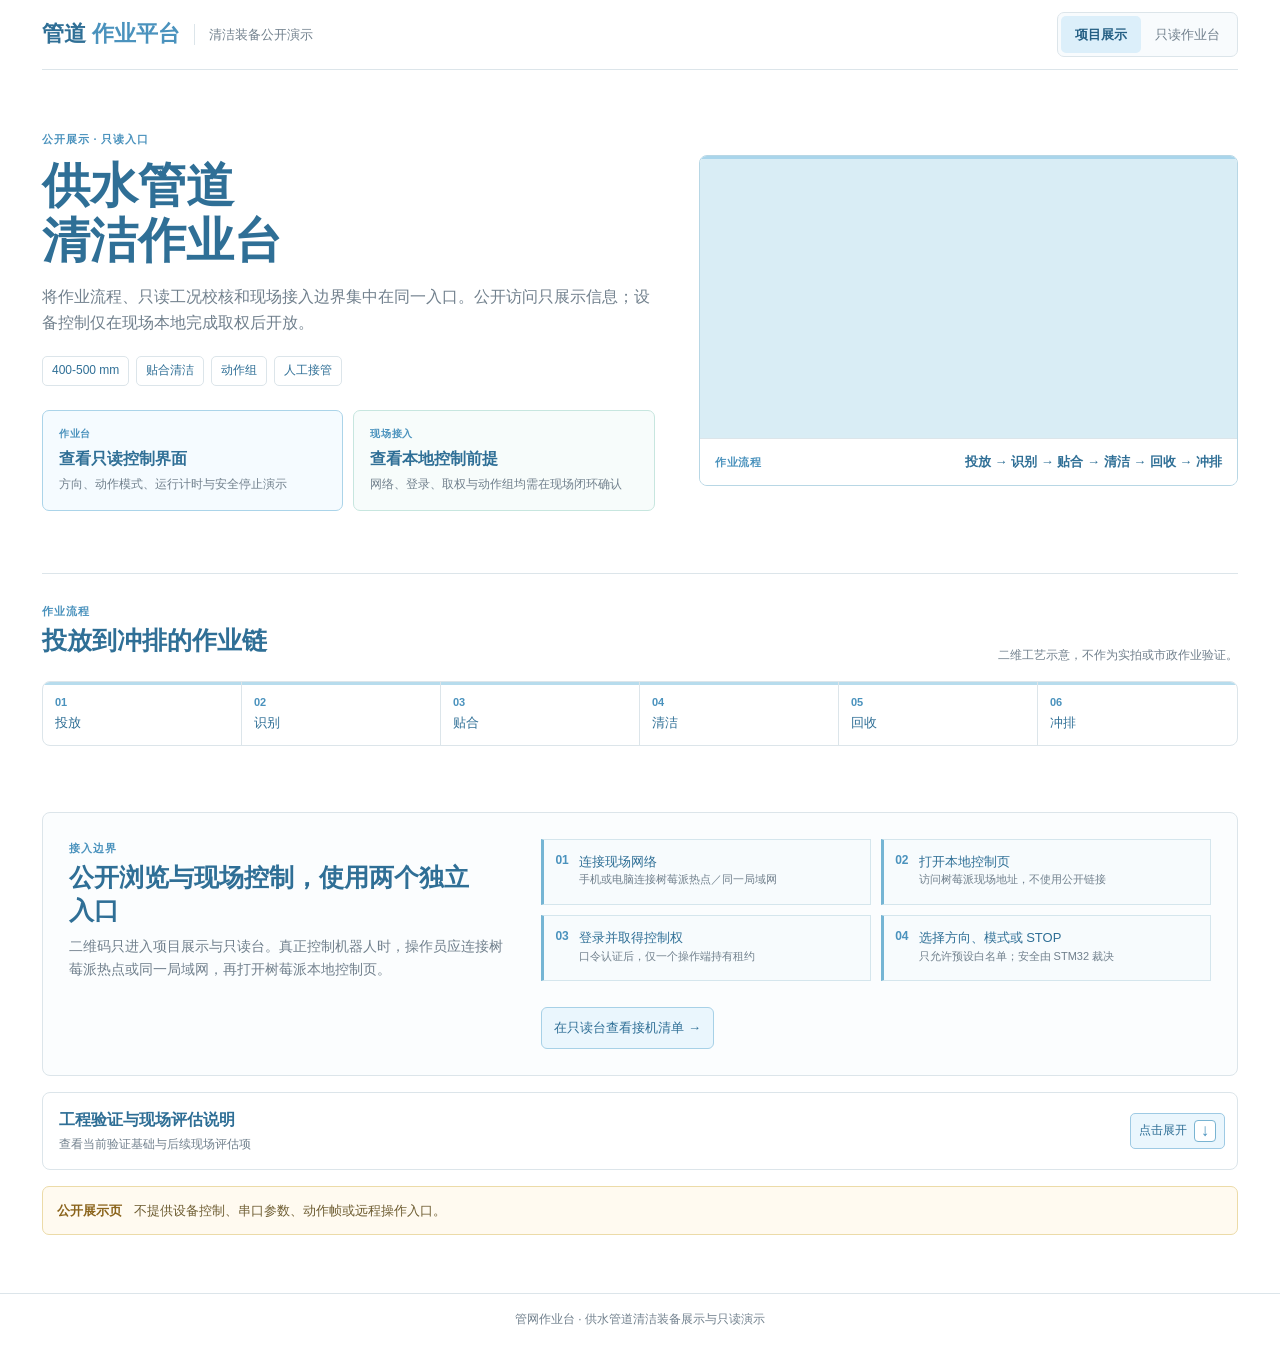
==== commit c85b96d9: "同步只读作业台与本地控制布局" ====
--- a/index.html
+++ b/index.html
@@ -21,19 +21,18 @@
           <h1>供水管道<br>清洁作业台</h1>
           <p class="lead">将作业流程、只读工况校核和现场接入边界集中在同一入口。公开访问只展示信息；设备控制仅在现场本地完成取权后开放。</p>
           <div class="tags"><span>400-500 mm</span><span>贴合清洁</span><span>动作组</span><span>人工接管</span></div>
-          <div class="entry-grid"><button class="entry-card" data-open-console><span>作业台</span><b>查看只读控制界面</b><small>任务、工况、M0-M3、PWM 与执行器维护项</small></button><button class="entry-card local" data-open-integration><span>现场接入</span><b>查看本地控制前提</b><small>网络、登录、取权与动作组均需在现场闭环确认</small></button></div>
+          <div class="entry-grid"><button class="entry-card" data-open-console><span>作业台</span><b>查看只读控制界面</b><small>方向、动作模式、运行计时与安全停止演示</small></button><button class="entry-card local" data-open-integration><span>现场接入</span><b>查看本地控制前提</b><small>网络、登录、取权与动作组均需在现场闭环确认</small></button></div>
         </div>
-        <figure class="hero-video" aria-label="管道清洁作业流程二维示意"><video autoplay muted loop playsinline preload="metadata" aria-label="投放、识别、贴合、清洁、回收、冲洗的二维作业流程动画"><source src="assets/lanjing-x1-process-v2.mp4" type="video/mp4">当前浏览器不支持播放该动画视频。</video><figcaption><span>作业流程</span><b>投放 → 识别 → 贴合 → 清洁 → 回收 → 冲洗</b></figcaption></figure>
+        <figure class="hero-video" aria-label="管道清洁作业流程二维示意"><video autoplay muted loop playsinline preload="metadata" aria-label="投放、识别、贴合、清洁、回收、冲排的二维作业流程动画"><source src="assets/lanjing-x1-process-v2.mp4" type="video/mp4">当前浏览器不支持播放该动画视频。</video><figcaption><span>作业流程</span><b>投放 → 识别 → 贴合 → 清洁 → 回收 → 冲排</b></figcaption></figure>
       </div>
     </header>
     <section id="process" class="process-section">
-      <div class="section-head"><div><p class="eyebrow">作业流程</p><h2>投放到冲洗的作业链</h2></div><p>二维工艺示意，不作为实拍或市政作业验证。</p></div>
-      <figure class="animation"><video autoplay muted loop playsinline preload="metadata" aria-label="投放、识别、贴合、清洁、回收、冲洗的二维流程动画"><source src="assets/lanjing-x1-process-v2.mp4" type="video/mp4">当前浏览器不支持播放该动画视频。</video><figcaption>先回收机器人，再开启阀门冲洗。机器人负责扰动并破坏沉积层附着状态，水流完成后续冲排。</figcaption></figure>
-      <ol class="steps"><li><b>01</b><span>投放</span></li><li><b>02</b><span>识别</span></li><li><b>03</b><span>贴合</span></li><li><b>04</b><span>清洁</span></li><li><b>05</b><span>回收</span></li><li><b>06</b><span>冲洗</span></li></ol>
+      <div class="section-head"><div><p class="eyebrow">作业流程</p><h2>投放到冲排的作业链</h2></div><p>二维工艺示意，不作为实拍或市政作业验证。</p></div>
+      <ol class="steps"><li><b>01</b><span>投放</span></li><li><b>02</b><span>识别</span></li><li><b>03</b><span>贴合</span></li><li><b>04</b><span>清洁</span></li><li><b>05</b><span>回收</span></li><li><b>06</b><span>冲排</span></li></ol>
     </section>
     <section class="local-path" aria-label="本地控制路径说明">
       <div><p class="eyebrow">接入边界</p><h2>公开浏览与现场控制，使用两个独立入口</h2><p>二维码只进入项目展示与只读台。真正控制机器人时，操作员应连接树莓派热点或同一局域网，再打开树莓派本地控制页。</p></div>
-      <ol><li><b>01</b><span>连接现场网络<small>手机或电脑连接树莓派热点／同一局域网</small></span></li><li><b>02</b><span>打开本地控制页<small>访问树莓派现场地址，不使用公开链接</small></span></li><li><b>03</b><span>登录并取得控制权<small>口令认证后，仅一个操作端持有租约</small></span></li><li><b>04</b><span>选择动作组或 STOP<small>仅 M0/M1/M2/M3/STOP；安全由 STM32 裁决</small></span></li></ol>
+      <ol><li><b>01</b><span>连接现场网络<small>手机或电脑连接树莓派热点／同一局域网</small></span></li><li><b>02</b><span>打开本地控制页<small>访问树莓派现场地址，不使用公开链接</small></span></li><li><b>03</b><span>登录并取得控制权<small>口令认证后，仅一个操作端持有租约</small></span></li><li><b>04</b><span>选择方向、模式或 STOP<small>只允许预设白名单；安全由 STM32 裁决</small></span></li></ol>
       <button class="local-path-link" data-open-integration>在只读台查看接机清单 →</button>
     </section>
     <details class="boundary"><summary><span><b>工程验证与现场评估说明</b><small>查看当前验证基础与后续现场评估项</small></span><i class="boundary-action" aria-hidden="true"><em class="expand-label">点击展开</em><em class="collapse-label">点击收起</em><strong class="arrow">↓</strong></i></summary><div class="boundary-grid"><article><p class="eyebrow">CURRENT BASIS</p><h2>当前项目基础</h2><ul><li>450 mm 样管已有机器人通行与演示记录。</li><li>现有链路支持云端辅助建议与人工动作组接管。</li><li>二维覆盖分析与流程动画用于竞赛表达。</li></ul></article><article><p class="eyebrow">NEXT GATE</p><h2>现场评估要点</h2><ul><li>阀门隔离、残余压力、排水与应急回收条件。</li><li>水密、漏水、低压、过流、卡滞的实测记录。</li><li>真实摄像头、串口回读和市政准入条件。</li></ul></article></div></details>
